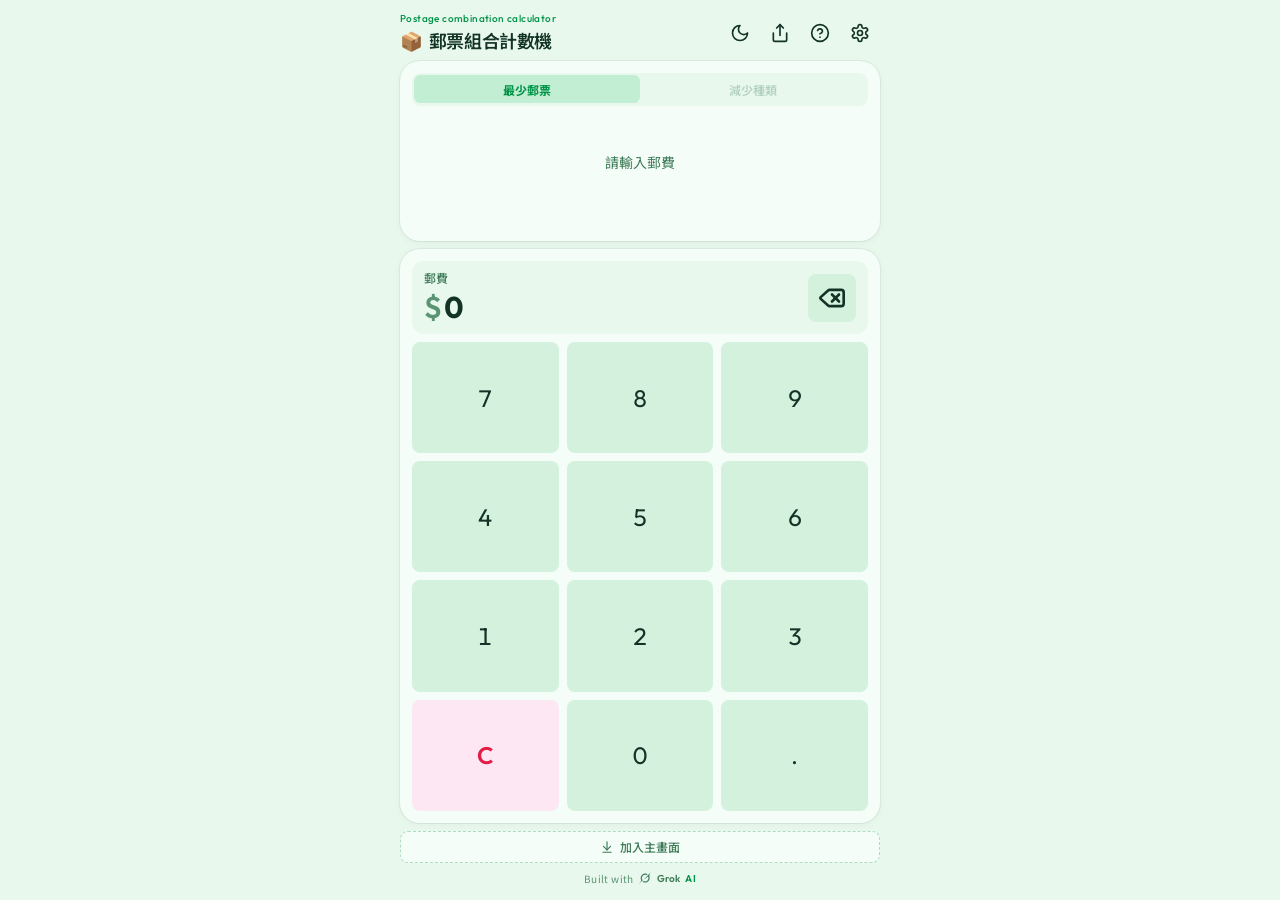
==== github-pages/index.html @ 039fcd60 "Export from Grok" ====
<!DOCTYPE html>
<html lang="zh-Hant-HK">
<head>
  <meta charset="utf-8" />
  <meta name="viewport" content="width=device-width, initial-scale=1, viewport-fit=cover, interactive-widget=resizes-content" />
  <meta name="theme-color" content="#009247" />
  <meta name="mobile-web-app-capable" content="yes" />
  <meta name="apple-mobile-web-app-capable" content="yes" />
  <meta name="apple-mobile-web-app-title" content="郵票計數機" />
  <meta name="apple-mobile-web-app-status-bar-style" content="default" />
  <title>郵票組合計數機</title>
  <script>try{if(localStorage.getItem("stamp-calc-theme")==="dark"){document.documentElement.classList.add("dark");document.documentElement.style.colorScheme="dark"}var s=JSON.parse(localStorage.getItem("stamp-calc-v2")||"{}");if(s.mode==="types")document.documentElement.classList.add("types")}catch(e){}
  window.addEventListener("beforeinstallprompt",function(e){e.preventDefault();window.__pwaDeferred=e;});
  if("serviceWorker"in navigator){navigator.serviceWorker.register(new URL("sw.js",document.baseURI).href).catch(function(){});}
  (function(){function editable(t){return t&&t.closest&&t.closest("input,textarea,[contenteditable=true]");}function block(e){if(!editable(e.target))e.preventDefault();}document.addEventListener("selectstart",block);document.addEventListener("copy",block);document.addEventListener("cut",block);document.addEventListener("contextmenu",block);})();</script>
  <link rel="manifest" href="manifest.webmanifest" />
  <link rel="apple-touch-icon" href="apple-touch-icon.png" />
  <link rel="icon" type="image/png" sizes="32x32" href="favicon-32.png" />
  <link rel="icon" type="image/png" sizes="192x192" href="icon-192.png" />
  <link rel="icon" type="image/svg+xml" href="favicon.svg" />
  <link rel="preconnect" href="https://fonts.googleapis.com" />
  <link rel="preconnect" href="https://fonts.gstatic.com" crossorigin />
  <link href="https://fonts.googleapis.com/css2?family=Noto+Sans+HK:wght@400;500;600;700&family=Outfit:wght@500;600;700&display=swap" rel="stylesheet" />
  <style>
    :root {
      --bg: #e8f8ed;
      --surface: #f4fdf7;
      --surface-2: #d4f1de;
      --ink: #123326;
      --muted: #3d7a57;
      --subtle: #5b9472;
      --primary: #009247;
      --primary-fg: #f4fdf7;
      --primary-soft: #c2efd3;
      --border: #addcbe;
      --shadow: 0 0 0 1px rgb(21 36 28 / 0.06), 0 1px 2px -1px rgb(21 36 28 / 0.06), 0 2px 8px rgb(21 36 28 / 0.04);
      --ease: cubic-bezier(0.22, 1, 0.36, 1);
      --sans: "Noto Sans HK", "PingFang HK", "Noto Sans TC", ui-sans-serif, system-ui, sans-serif;
      --display: "Outfit", "Noto Sans HK", "PingFang HK", ui-sans-serif, sans-serif;
    }
    html.dark {
      color-scheme: dark;
      --bg: #121a16;
      --surface: #1b2620;
      --surface-2: #25332c;
      --ink: #e8f0ea;
      --muted: #9aada2;
      --subtle: #7d9086;
      --primary: #5dca9a;
      --primary-fg: #102018;
      --primary-soft: #1e3a2e;
      --border: #33463c;
      --shadow: 0 0 0 1px rgb(232 240 234 / 0.08), 0 1px 2px -1px rgb(0 0 0 / 0.45), 0 2px 10px rgb(0 0 0 / 0.28);
    }
    html.types {
      --bg: #f4eef9;
      --surface: #fbf7fd;
      --surface-2: #ead9f6;
      --ink: #2b1740;
      --muted: #734d8f;
      --subtle: #8d68a6;
      --primary: #7c3aed;
      --primary-fg: #fbf7fd;
      --primary-soft: #e9d5ff;
      --border: #d3b6ea;
      --shadow: 0 0 0 1px rgb(43 23 64 / 0.06), 0 1px 2px -1px rgb(43 23 64 / 0.06), 0 2px 8px rgb(43 23 64 / 0.04);
    }
    html.dark.types {
      --bg: #16111c;
      --surface: #22182b;
      --surface-2: #32243f;
      --ink: #f3e9fb;
      --muted: #b89ac8;
      --subtle: #9678a8;
      --primary: #c4a0ff;
      --primary-fg: #1a1224;
      --primary-soft: #3a2750;
      --border: #4a3560;
      --shadow: 0 0 0 1px rgb(243 233 251 / 0.08), 0 1px 2px -1px rgb(0 0 0 / 0.45), 0 2px 10px rgb(0 0 0 / 0.28);
    }
    html.crisis {
      --bg: #f0e2df;
      --surface: #f7ebe9;
      --surface-2: #e8cfc9;
      --ink: #4a1815;
      --muted: #9a4a44;
      --subtle: #b06a64;
      --primary: #c62828;
      --primary-fg: #fff6f5;
      --primary-soft: #f3c8c3;
      --border: #d9ada7;
      --shadow: 0 0 0 1px rgb(90 24 20 / 0.08), 0 1px 2px -1px rgb(90 24 20 / 0.1), 0 2px 8px rgb(90 24 20 / 0.08);
    }
    html.dark.crisis {
      --bg: #1a1010;
      --surface: #261616;
      --surface-2: #351c1c;
      --ink: #f3d6d3;
      --muted: #c48b86;
      --subtle: #a56f6a;
      --primary: #ef6b68;
      --primary-fg: #2a1010;
      --primary-soft: #4a2220;
      --border: #5c3030;
      --shadow: 0 0 0 1px rgb(243 214 211 / 0.08), 0 1px 2px -1px rgb(0 0 0 / 0.5), 0 2px 10px rgb(0 0 0 / 0.35);
    }
    html.crisis body::before {
      content: ""; pointer-events: none; position: fixed; inset: 0; z-index: 5;
      background:
        repeating-linear-gradient(-18deg, transparent 0 13px, rgb(70 16 12 / 0.05) 13px 14px),
        radial-gradient(ellipse at 50% 115%, rgb(90 20 16 / 0.22), transparent 58%),
        radial-gradient(ellipse at 50% -15%, rgb(40 10 8 / 0.14), transparent 48%);
      mix-blend-mode: multiply;
    }
    html.dark.crisis body::before { mix-blend-mode: overlay; opacity: 0.65; }
    html.crisis .stamp-face { filter: grayscale(0.55) sepia(0.28) saturate(0.5); opacity: 0.7; }
    * { box-sizing: border-box; }
    html, body { margin: 0; height: 100svh; max-height: 100svh; background: var(--bg); color: var(--ink); font-family: var(--sans); accent-color: var(--primary); forced-color-adjust: none; -webkit-font-smoothing: antialiased; -webkit-user-select: none; user-select: none; -webkit-touch-callout: none; -webkit-tap-highlight-color: transparent; }
    input, textarea { -webkit-user-select: text; user-select: text; -webkit-touch-callout: default; }
    button, [role="button"] { cursor: pointer; font-family: inherit; }
    button:disabled { cursor: default; }
    a { color: inherit; text-decoration: none; }
    .wrap { width: min(32rem, 100%); height: 100svh; max-height: 100svh; margin: 0 auto; padding: 0.75rem 1rem max(0.75rem, env(safe-area-inset-bottom)); display: flex; flex-direction: column; gap: 0.5rem; overflow: hidden; isolation: isolate; }
    .wrap.settings, .wrap.about { overflow: hidden; padding-bottom: 0; }
    .page-body { flex: 1 1 0; min-height: 0; overflow: auto; padding-bottom: 2rem; -webkit-overflow-scrolling: touch; }
    .wrap.settings .top, .wrap.about .top { z-index: 10; background: var(--bg); }
    .wrap.about .top { background: color-mix(in oklab, var(--primary) 22%, var(--bg)); }
    .wrap.about { gap: 0.5rem; padding: 1rem 1.25rem 0; background: linear-gradient(180deg, color-mix(in oklab, var(--primary) 22%, var(--bg)) 0%, var(--bg) 42%); }
    .wrap.about .page-body { padding-bottom: 2.5rem; }
    .wrap.about .top { gap: 0.5rem; }
    .wrap.about .top h1 { margin: 0; }
    .custom-pad { margin-top: 1rem; }
    .custom-amount-row { display: flex; align-items: stretch; gap: 0.5rem; }
    .custom-amount { flex: 1 1 auto; min-width: 0; height: 2.75rem; display: flex; align-items: center; padding: 0 0.75rem; border-radius: 0.5rem; background: var(--bg); font-family: var(--display); font-size: 1.5rem; font-weight: 600; font-variant-numeric: tabular-nums; }
    .custom-amount .sym { margin-right: 0.2rem; color: var(--subtle); font-weight: 500; }
    .custom-back { flex: 0 0 auto; width: 2.75rem; height: 2.75rem; display: inline-flex; align-items: center; justify-content: center; border: 0; border-radius: 0.5rem; background: var(--bg); color: var(--ink); }
    .custom-back:hover { background: var(--border); }
    .custom-amount-row .btn.secondary { flex: 0 0 auto; height: 2.75rem; white-space: nowrap; }
    .mini-keys { margin-top: 0.5rem; display: grid; grid-template-columns: repeat(3, 1fr); gap: 0.5rem; }
    .mini-keys button { height: 2.75rem; border: 0; border-radius: 0.5rem; background: var(--bg); color: var(--ink); font-family: var(--display); font-size: 1.25rem; font-variant-numeric: tabular-nums; touch-action: manipulation; }
    .mini-keys button:hover { background: var(--border); }
    .mini-keys .clear { background: #fce7f3; color: #e11d48; font-weight: 600; }
    .mini-keys .clear:hover { background: #fbcfe8; }
    html.dark .mini-keys .clear { color: #f9a8d4; background: #4a2c36; }
    html.dark .mini-keys .clear:hover { background: #5c3844; }
    .top { display: flex; align-items: center; justify-content: space-between; gap: 0.75rem; flex-shrink: 0; }
    .top > h1 { flex: 1; margin: 0; }
    .brand { min-width: 0; }
    .card.roomy { padding: 1.25rem; }
    .amount-copy { flex: 1; min-width: 0; }
    .mark { margin: 0; font-family: var(--display); font-size: 0.625rem; font-weight: 500; letter-spacing: 0.04em; color: var(--primary); }
    h1 { margin: 0.125rem 0 0; display: flex; align-items: center; gap: 0.375rem; font-size: 1.125rem; font-weight: 600; letter-spacing: -0.02em; color: var(--ink); }
    h1 .title-pack { font-size: 1.15rem; line-height: 1; flex: 0 0 auto; }
    .icon-btn { flex: 0 0 auto; width: 2.5rem; height: 2.5rem; display: inline-flex; align-items: center; justify-content: center; border: 0; border-radius: 0.5rem; background: transparent; color: var(--ink); }
    .icon-btn:hover { background: var(--surface-2); }
    .icon-row { display: flex; align-items: center; flex: 0 0 auto; }
    .icon-sun { display: none; }
    html.dark .icon-sun { display: block; }
    html.dark .icon-moon { display: none; }
    .card { background: var(--surface); border-radius: 1.25rem; padding: 0.75rem; box-shadow: var(--shadow); }
    .combo { height: 6rem; display: flex; align-items: center; justify-content: flex-start; overflow: hidden; isolation: isolate; }
    .combo p { margin: 0; padding: 0 1rem; width: 100%; text-align: center; font-size: 0.875rem; color: var(--muted); }
    .miss-combo { display: flex; flex-direction: column; align-items: center; justify-content: center; gap: 0.15rem; padding: 0.1rem 0.5rem; width: 100%; }
    .miss-combo p { padding: 0; }
    .miss-combo .hint { font-size: 0.75rem; color: var(--subtle); }
    .miss-combo .go { margin-top: 0.3rem; height: 1.75rem; padding: 0 0.85rem; border: 0; border-radius: 999px; background: var(--primary); color: var(--primary-fg); font: inherit; font-size: 0.75rem; font-weight: 600; }
    .miss-combo .go:hover { opacity: 0.9; }
    .closed-combo { display: flex; flex-direction: column; align-items: center; justify-content: center; gap: 0.15rem; color: var(--primary); width: 100%; }
    .closed-combo svg { width: 2.5rem; height: 2.5rem; }
    .closed-combo p { padding: 0; color: var(--primary); font-weight: 700; }
    .closed-combo .sub { font-size: 0.75rem; font-weight: 600; }
    .closed-panel { display: none; flex: 1; min-height: 0; flex-direction: column; align-items: center; justify-content: center; gap: 0.25rem; text-align: center; padding: 0.5rem; }
    .closed-hand { width: 4rem; height: 4rem; margin: 0; color: var(--primary); display: block; }
    .closed-title { margin: 0; color: var(--primary); font-size: 1.125rem; font-weight: 700; }
    .closed-hint { margin: 0; color: var(--muted); font-size: 0.75rem; }
    .closed-go { margin-top: 0.5rem; height: 2.75rem; padding: 0 1.1rem; border: 0; border-radius: 0.5rem; background: var(--primary); color: var(--primary-fg); font: inherit; font-size: 0.875rem; font-weight: 600; }
    .closed-go:hover { opacity: 0.9; }
    .pad.locked .amount-row, .pad.locked .keys { display: none; }
    .pad.locked .closed-panel { display: flex; }
    .combo-stats { margin: 0.15rem 0 0; min-height: 1rem; padding: 0 0.25rem; text-align: left; font-size: 0.75rem; color: var(--muted); }
    .mode-switch { display: flex; margin: 0 0 0.5rem; padding: 0.15rem; border-radius: 0.55rem; background: var(--bg); isolation: isolate; forced-color-adjust: none; }
    .mode-switch button { flex: 1; height: 1.75rem; border: 0; border-radius: 0.4rem; background: transparent; color: var(--subtle); font: inherit; font-size: 0.75rem; font-weight: 500; opacity: 0.4; white-space: nowrap; -webkit-appearance: none; appearance: none; }
    .mode-switch button.mode-on { background: var(--primary-soft); color: var(--primary); font-weight: 700; opacity: 1; box-shadow: none; }
    .cluster { display: flex; align-items: center; justify-content: flex-start; gap: 0.25rem; width: max-content; flex-shrink: 0; padding: 0.25rem; transform-origin: left center; }
    .combo-block { flex-shrink: 0; }
    .pad { flex: 1 1 0; min-height: 0; display: flex; flex-direction: column; overflow: hidden; }
    .amount-row { display: flex; align-items: center; gap: 0.5rem; background: var(--bg); border-radius: 0.75rem; padding: 0.5rem 0.75rem; flex-shrink: 0; }
    .amount-row .label { margin: 0; font-size: 0.75rem; font-weight: 500; color: var(--muted); }
    .amount-row .value { margin: 0.125rem 0 0; font-family: var(--display); font-size: 1.875rem; font-weight: 600; font-variant-numeric: tabular-nums; letter-spacing: -0.02em; overflow: hidden; text-overflow: ellipsis; white-space: nowrap; }
    .amount-row .value span { margin-right: 0.25rem; color: var(--subtle); }
    .back-btn { width: 3rem; height: 3rem; display: inline-flex; align-items: center; justify-content: center; border: 0; border-radius: 0.5rem; background: var(--surface-2); color: var(--ink); flex: 0 0 auto; touch-action: manipulation; }
    .back-btn svg { width: 1.75rem; height: 1.75rem; display: block; }
    .back-btn:hover { background: var(--border); }
    .keys { margin-top: 0.5rem; display: grid; grid-template-columns: repeat(3, 1fr); grid-template-rows: repeat(4, minmax(0, 1fr)); gap: 0.5rem; flex: 1 1 auto; min-height: 0; }
    .keys button { height: 100%; min-height: 0; border: 0; border-radius: 0.5rem; background: var(--surface-2); color: var(--ink); font-family: var(--display); font-size: 1.5rem; font-variant-numeric: tabular-nums; touch-action: manipulation; }
    .keys button:hover { background: var(--border); }
    .keys .clear { background: #fce7f3; color: #e11d48; font-weight: 600; }
    .keys .clear:hover { background: #fbcfe8; }
    html.dark .keys .clear { color: #f9a8d4; background: #4a2c36; }
    html.dark .keys .clear:hover { background: #5c3844; }
    .keys button, .back-btn, .grid button, .mini-keys button, .custom-back { transform-origin: center; transition: transform 80ms cubic-bezier(0.22, 1, 0.36, 1), filter 80ms cubic-bezier(0.22, 1, 0.36, 1), background-color 150ms; }
    .keys button:active, .keys button.is-down, .back-btn:active, .back-btn.is-down, .grid button:active, .grid button.is-down, .mini-keys button:active, .mini-keys button.is-down, .custom-back:active, .custom-back.is-down { transform: scale(0.93); filter: brightness(0.96); }
    .keys button.is-press, .back-btn.is-press, .grid button.is-press, .mini-keys button.is-press, .custom-back.is-press { animation: tap-press-pop 180ms cubic-bezier(0.22, 1, 0.36, 1); }
    @keyframes tap-press-pop { from { transform: scale(0.93); } to { transform: scale(1); } }
    .head-row { display: flex; flex-wrap: nowrap; align-items: flex-start; justify-content: space-between; gap: 0.75rem; }
    .head-row > div { min-width: 0; flex: 1; }
    .head-row .btn { flex-shrink: 0; }
    h2 { margin: 0; font-size: 1.25rem; font-weight: 600; }
    .about-hero { display: block; text-align: center; overflow: visible; background: none; padding: 0; border-radius: 0; }
    .hero-stage { width: min(17.5rem, 100%); margin: 0 auto; }
    .hero-stage svg { width: 100%; height: auto; display: block; overflow: visible; }
    .about-hero h2 { margin-top: 0.75rem; font-size: 1.65rem; font-weight: 700; letter-spacing: -0.02em; }
    .about-kicker { display: flex; align-items: center; justify-content: center; gap: 0.6rem; margin: 0.625rem 0 0; font-family: var(--display); font-size: 0.625rem; font-weight: 600; letter-spacing: 0.14em; color: var(--primary); }
    .about-kicker i { display: block; width: 1.75rem; height: 1px; background: color-mix(in oklab, var(--primary) 45%, transparent); }
    .about-section { padding: 0; }
    .about-h { display: flex; align-items: center; gap: 0.625rem; margin: 0; font-size: 1.0625rem; font-weight: 700; letter-spacing: -0.01em; }
    .about-h::before { content: ""; width: 3px; height: 1rem; border-radius: 999px; background: var(--primary); flex-shrink: 0; }
    .about-copy { margin: 0.75rem 0 0; font-size: 0.9375rem; line-height: 1.85; color: var(--muted); }
    .about-logic { margin-top: 1rem; border-radius: 1rem; background: var(--surface); box-shadow: var(--shadow); overflow: hidden; }
    .logic-row { display: flex; align-items: flex-start; gap: 0.875rem; padding: 1.05rem 1rem; }
    .logic-row .emo { width: 2rem; flex-shrink: 0; text-align: center; font-size: 1.15rem; line-height: 1.75rem; }
    .logic-row .ttl { margin: 0; font-size: 0.95rem; font-weight: 600; line-height: 1.75rem; }
    .logic-row .ttl.stamps { color: #009247; }
    .logic-row .ttl.types { color: #7c3aed; }
    .logic-row p { margin: 0.25rem 0 0; font-size: 0.875rem; line-height: 1.75; color: var(--muted); }
    .logic-row + .logic-row { border-top: 1px solid color-mix(in oklab, var(--border) 80%, transparent); }
    .feat-list { margin: 1rem 0 0; padding: 0; list-style: none; display: flex; flex-direction: column; gap: 0.75rem; }
    .feat-list li { display: flex; align-items: flex-start; gap: 0.875rem; padding: 1rem; border-radius: 1rem; background: var(--surface); box-shadow: var(--shadow); border: 1px solid color-mix(in oklab, var(--border) 80%, transparent); }
    .feat-list .emo { width: 2rem; flex-shrink: 0; text-align: center; font-size: 1.25rem; line-height: 1.75rem; }
    .feat-list b { display: block; font-size: 0.95rem; line-height: 1.35; }
    .feat-list span { display: block; margin-top: 0.25rem; font-size: 0.875rem; line-height: 1.75; color: var(--muted); }
    .about-end { display: flex; flex-direction: column; align-items: center; gap: 0.85rem; padding: 0.5rem 0 1.5rem; text-align: center; }
    .about-powered a { display: inline-flex; align-items: center; gap: 0.55rem; padding: 0.35rem 0.6rem 0.35rem 0.35rem; border-radius: 999px; background: var(--surface); box-shadow: var(--shadow); color: var(--ink); text-decoration: none; }
    .about-powered .mark { width: 1.75rem; height: 1.75rem; display: inline-flex; align-items: center; justify-content: center; border-radius: 999px; background: color-mix(in oklab, var(--primary) 12%, var(--surface)); color: var(--primary); }
    .about-powered svg { width: 0.9rem; height: 0.9rem; }
    .about-powered .built { font-size: 0.625rem; font-weight: 600; letter-spacing: 0.16em; color: var(--subtle); }
    .about-powered .name { font-family: var(--display); font-size: 0.95rem; font-weight: 600; letter-spacing: -0.02em; }
    .about-powered .ai { display: inline-block; margin-left: 0.15rem; padding: 0.1rem 0.4rem; border-radius: 0.35rem; background: color-mix(in oklab, var(--primary) 12%, var(--surface)); color: var(--primary); font-family: var(--display); font-size: 0.625rem; font-weight: 700; letter-spacing: 0.06em; }
    .about-quote { margin: 0; max-width: 22rem; padding: 0 0.25rem; font-size: 0.875rem; line-height: 1.85; color: var(--subtle); font-style: normal; }
    .about-cta { display: flex; width: 100%; gap: 0.75rem; margin-top: 0.25rem; }
    .about-cta button, .about-cta a { flex: 1; height: 3rem; display: inline-flex; align-items: center; justify-content: center; gap: 0.4rem; border: 0; border-radius: 999px; font: inherit; font-size: 0.875rem; font-weight: 600; }
    .about-cta .share { background: var(--surface-2); color: var(--ink); }
    .about-cta .home { background: var(--primary); color: var(--primary-fg); }
    .hint { margin: 0.25rem 0 0; font-size: 0.875rem; color: var(--muted); }
    .actions { display: flex; gap: 0.5rem; }
    .btn { display: inline-flex; align-items: center; justify-content: center; gap: 0.5rem; height: 2.25rem; padding: 0 0.75rem; border: 1px solid var(--border); border-radius: 0.5rem; font-size: 0.875rem; font-weight: 500; background: var(--surface); color: var(--ink); box-shadow: var(--shadow); }
    .btn svg { width: 1rem; height: 1rem; flex-shrink: 0; }
    .btn:hover { background: var(--surface-2); }
    .btn.ghost { box-shadow: none; }
    .btn.secondary { height: 2.75rem; padding: 0 1rem; background: var(--surface-2); box-shadow: none; }
    .grid { margin-top: 1rem; display: grid; grid-template-columns: repeat(4, 1fr); gap: 0.5rem; }
    .grid button { border: 0; background: transparent; padding: 0; touch-action: manipulation; border-radius: 0.25rem; overflow: visible; position: relative; }
    #extra-grid { gap: 0.75rem; overflow: visible; }
    .grid { margin-top: 1rem; display: grid; grid-template-columns: repeat(4, 1fr); gap: 0.5rem; }
    .stamp { position: relative; width: 5rem; }
    .stamp.pad { padding: 0.9rem 0.9rem 0 0; }
    .grid .stamp { width: 100%; padding: 0; }
    .stamp-face {
      --stamp-hue: 152;
      --paper: oklch(0.93 0.09 var(--stamp-hue));
      --ink-s: oklch(0.36 0.13 var(--stamp-hue));
      --hole: var(--surface);
      --sparkle: 0deg;
      --pitch: 8px;
      --tooth: 2.35px;
      position: relative; isolation: isolate; display: flex; height: 4rem; align-items: center; justify-content: center;
      overflow: hidden; padding: 0 0.35rem; color: var(--ink-s); background: var(--paper); box-sizing: border-box;
      -webkit-mask-image:
        radial-gradient(circle at 50% 0, #0000 var(--tooth), #000 calc(var(--tooth) + 0.45px)),
        radial-gradient(circle at 50% 100%, #0000 var(--tooth), #000 calc(var(--tooth) + 0.45px)),
        radial-gradient(circle at 0 50%, #0000 var(--tooth), #000 calc(var(--tooth) + 0.45px)),
        radial-gradient(circle at 100% 50%, #0000 var(--tooth), #000 calc(var(--tooth) + 0.45px));
      -webkit-mask-size: var(--pitch) 100%, var(--pitch) 100%, 100% var(--pitch), 100% var(--pitch);
      -webkit-mask-position: 50% 0, 50% 0, 0 50%, 0 50%;
      -webkit-mask-repeat: repeat-x, repeat-x, repeat-y, repeat-y;
      -webkit-mask-composite: source-in, source-in, source-in;
      mask-image:
        radial-gradient(circle at 50% 0, #0000 var(--tooth), #000 calc(var(--tooth) + 0.45px)),
        radial-gradient(circle at 50% 100%, #0000 var(--tooth), #000 calc(var(--tooth) + 0.45px)),
        radial-gradient(circle at 0 50%, #0000 var(--tooth), #000 calc(var(--tooth) + 0.45px)),
        radial-gradient(circle at 100% 50%, #0000 var(--tooth), #000 calc(var(--tooth) + 0.45px));
      mask-size: var(--pitch) 100%, var(--pitch) 100%, 100% var(--pitch), 100% var(--pitch);
      mask-position: 50% 0, 50% 0, 0 50%, 0 50%;
      mask-repeat: repeat-x, repeat-x, repeat-y, repeat-y;
      mask-composite: intersect;
    }
    .stamp-face.sm { height: 3.5rem; padding: 0 0.2rem; }
    .stamp-face.xs { height: 2.5rem; padding: 0 0.15rem; }
    .stamp-face.xs span { font-size: 0.875rem; }
    .stamp.xs { width: 3.5rem; }
    .stock { display: none; width: 100%; padding: 0.5rem 0.75rem; border: 0; text-align: left; font: inherit; color: inherit; cursor: pointer; overflow-x: hidden; overflow-y: visible; flex-shrink: 0; }
    .stock.show { display: block; }
    .stock-row { display: flex; align-items: center; min-width: 0; height: 1.25rem; overflow: hidden; flex-shrink: 0; font-size: 0.875rem; font-weight: 500; line-height: 1.25rem; white-space: nowrap; }
    .stock-row + .stock-row { margin-top: 0.125rem; }
    .stock-row.oos { color: #dc2626; }
    .stock-row.custom { color: #2563eb; }
    html.dark .stock-row.oos { color: #f87171; }
    html.dark .stock-row.custom { color: #93c5fd; }
    .stock-label { flex: 0 0 auto; }
    .stock-marquee { flex: 1 1 auto; min-width: 0; height: 1.25rem; overflow: hidden; white-space: nowrap; line-height: 1.25rem; }
    .stock-marquee:has(.marquee-track) { -webkit-mask-image: linear-gradient(to right, #000 70%, transparent 100%); mask-image: linear-gradient(to right, #000 70%, transparent 100%); }
    .stock-marquee-inner { display: inline-flex; width: max-content; }
    .stock-marquee-inner span { flex-shrink: 0; }
    .marquee-track { animation: stock-marquee linear infinite; }
    @keyframes stock-marquee { from { transform: translateX(0); } to { transform: translateX(-50%); } }
    .stamp-face.off { opacity: 0.38; filter: grayscale(0.8); }
    .oos-tag {
      position: absolute; top: 0.2rem; right: -0.2rem; z-index: 12;
      padding: 0.18rem 0.4rem; border-radius: 0.2rem; background: #dc2626; color: #fff;
      font-family: var(--sans); font-size: 0.625rem; font-weight: 700; letter-spacing: 0.06em; line-height: 1;
      white-space: nowrap; transform: rotate(28deg); box-shadow: 0 1px 3px rgb(127 29 29 / 0.35); pointer-events: none;
    }
    .stamp.xs .oos-tag { top: 0.05rem; right: -0.25rem; font-size: 0.5rem; padding: 0.12rem 0.28rem; }
    .stamp-face[data-tone="0"] { --stamp-hue: 18; } .stamp-face[data-tone="1"] { --stamp-hue: 40; }
    .stamp-face[data-tone="2"] { --stamp-hue: 62; } .stamp-face[data-tone="3"] { --stamp-hue: 85; }
    .stamp-face[data-tone="4"] { --stamp-hue: 108; } .stamp-face[data-tone="5"] { --stamp-hue: 130; }
    .stamp-face[data-tone="6"] { --stamp-hue: 152; } .stamp-face[data-tone="7"] { --stamp-hue: 175; }
    .stamp-face[data-tone="8"] { --stamp-hue: 198; } .stamp-face[data-tone="9"] { --stamp-hue: 220; }
    .stamp-face[data-tone="10"] { --stamp-hue: 242; } .stamp-face[data-tone="11"] { --stamp-hue: 265; }
    .stamp-face[data-tone="12"] { --stamp-hue: 288; } .stamp-face[data-tone="13"] { --stamp-hue: 310; }
    .stamp-face[data-tone="14"] { --stamp-hue: 332; } .stamp-face[data-tone="15"] { --stamp-hue: 355; }
    .stamp-face.custom {
      --paper: oklch(0.88 0.13 var(--stamp-hue));
      color: #1d4ed8;
      background-color: var(--paper);
      background-image:
        linear-gradient(118deg, rgb(255 255 255 / 0.22) 0%, transparent 36%, rgb(255 255 255 / 0.08) 52%, transparent 78%, rgb(255 255 255 / 0.14) 100%),
        repeating-linear-gradient(118deg, oklch(0.9 0.12 var(--stamp-hue)) 0 12px, oklch(0.91 0.08 calc(var(--stamp-hue) + 48)) 12px 24px, oklch(0.89 0.1 calc(var(--stamp-hue) + 96)) 24px 36px, oklch(0.9 0.12 var(--stamp-hue)) 36px 48px);
    }
    .stamp-face.custom span {
      text-shadow: 0 0 5px #fff, 0 0 1px #fff;
    }
    .stamp-face span { position: relative; z-index: 1; font-family: var(--display); font-weight: 600; font-variant-numeric: tabular-nums; letter-spacing: -0.02em; line-height: 1; font-size: 1.25rem; }
    .stamp-face.sm span { font-size: 1.125rem; }
    .stamp-face::before { display: none; }
    .stamp-face::after {
      content: ""; position: absolute; inset: 6px; pointer-events: none;
      border: 1px solid color-mix(in oklab, var(--ink-s) 38%, transparent);
    }
    @property --stamp-hue { syntax: "<number>"; inherits: false; initial-value: 152; }
    @property --sparkle { syntax: "<angle>"; inherits: false; initial-value: 0deg; }
    html.dark .stamp-face {
      --paper: oklch(0.42 0.09 var(--stamp-hue));
      --ink-s: oklch(0.9 0.08 var(--stamp-hue));
    }
    html.dark .stamp-face.custom {
      --paper: oklch(0.38 0.11 var(--stamp-hue));
      color: #93c5fd;
      background-image:
        linear-gradient(118deg, rgb(255 255 255 / 0.1) 0%, transparent 36%, rgb(255 255 255 / 0.05) 52%, transparent 78%, rgb(255 255 255 / 0.08) 100%),
        repeating-linear-gradient(118deg, oklch(0.4 0.1 var(--stamp-hue)) 0 12px, oklch(0.42 0.07 calc(var(--stamp-hue) + 48)) 12px 24px, oklch(0.38 0.09 calc(var(--stamp-hue) + 96)) 24px 36px, oklch(0.4 0.1 var(--stamp-hue)) 36px 48px);
    }
    html.dark .stamp-face.custom span {
      text-shadow: 0 0 5px rgb(15 23 42 / 0.7), 0 0 1px rgb(15 23 42 / 0.5);
    }
    .stamp-face.custom::after {
      inset: 6px; border: 0; padding: 1px;
      background: conic-gradient(from var(--sparkle), #ff2d2d, #ff8a00, #ffd400, #3dff6e, #00d4ff, #4d6bff, #b44dff, #ff2d8a, #ff2d2d);
      box-shadow: none; mix-blend-mode: normal;
      -webkit-mask: linear-gradient(#fff 0 0) content-box, linear-gradient(#fff 0 0);
      -webkit-mask-composite: xor;
      mask: linear-gradient(#fff 0 0) content-box, linear-gradient(#fff 0 0);
      mask-composite: exclude;
      animation: stamp-rim-spin 1.15s linear infinite;
    }
    @keyframes stamp-rim-spin { to { --sparkle: 360deg; } }
    @keyframes stamp-holo-beam { from { background-position: 130% 0, 0 0; } to { background-position: -50% 0, 0 0; } }
    @keyframes stamp-holo-glow {
      from { box-shadow: 0 0 5px oklch(0.76 0.08 var(--stamp-hue) / 0.28); }
      to { box-shadow: 0 0 10px oklch(0.8 0.11 var(--stamp-hue) / 0.45); }
    }
    .badge {
      position: absolute; top: 0; right: 0; z-index: 2; min-width: 1.75rem; height: 1.75rem; padding: 0 0.375rem;
      display: flex; align-items: center; justify-content: center; border-radius: 999px; background: var(--primary); color: var(--primary-fg);
      font-family: var(--display); font-size: 0.75rem; font-weight: 600; font-variant-numeric: tabular-nums;
    }
    .badge.remove {
      top: -0.5rem; right: -0.5rem; left: auto;
      width: 1.15rem; min-width: 1.15rem; height: 1.15rem; padding: 0;
      background: #dc2626; color: #fff; font-size: 0.85rem; line-height: 1; font-weight: 700;
      box-shadow: 0 0 0 2px var(--surface);
    }
    .toast-host { pointer-events: none; position: fixed; inset: 1rem 1rem auto; z-index: 20; display: flex; justify-content: center; opacity: 0; transform: translateY(-0.5rem); transition: opacity 250ms var(--ease), transform 250ms var(--ease); }
    .toast-host.show { opacity: 1; transform: none; }
    .toast { display: flex; align-items: center; gap: 0.75rem; width: min(24rem, 100%); border-radius: 1rem; background: #fca5a5; color: #7f1d1d; padding: 0.9rem 1.25rem; box-shadow: var(--shadow); }
    .toast .bang { flex-shrink: 0; width: 1.5rem; height: 1.5rem; }
    .toast .msg { margin: 0; font-size: 1.125rem; font-weight: 600; }
    .hidden, [hidden] { display: none !important; }
    .install-btn { display: none; height: 2rem; border: 1px dashed var(--border); border-radius: 0.5rem; background: var(--surface); color: var(--muted); font: inherit; font-size: 0.75rem; font-weight: 500; box-shadow: none; align-items: center; justify-content: center; gap: 0.35rem; flex: 0 0 auto; }
    .install-btn.show { display: flex; }
    .install-btn:hover { background: var(--bg); color: var(--ink); }
    .install-btn:disabled { opacity: 0.7; }
    .credit { display: flex; align-items: center; justify-content: center; flex: 0 0 auto; padding-bottom: 0.15rem; }
    .credit a { display: inline-flex; align-items: center; gap: 0.35rem; color: var(--subtle); text-decoration: none; font-size: 0.625rem; letter-spacing: 0.04em; }
    .credit a:hover { color: var(--muted); }
    .credit svg { width: 0.75rem; height: 0.75rem; color: var(--muted); flex-shrink: 0; }
    .credit .grok { font-family: var(--display); font-weight: 600; letter-spacing: 0; color: var(--muted); }
    .credit .ai { font-family: var(--display); font-weight: 600; letter-spacing: 0.04em; color: var(--primary); }
    .install-sheet { pointer-events: none; position: fixed; inset: 1rem 1rem auto; z-index: 21; display: none; justify-content: center; }
    .install-sheet.show { display: flex; pointer-events: auto; }
    .install-card { position: relative; width: min(24rem, 100%); border-radius: 1rem; background: var(--surface); color: var(--ink); padding: 1rem 1.25rem; box-shadow: var(--shadow); }
    .install-card h3 { margin: 0 1.5rem 0 0; font-size: 1rem; font-weight: 600; }
    .install-card ol { margin: 0.5rem 0 0; padding-left: 1.25rem; font-size: 0.875rem; color: var(--muted); }
    .install-card li { margin: 0.25rem 0; }
    .install-close { position: absolute; top: 0.4rem; right: 0.4rem; width: 2rem; height: 2rem; border: 0; border-radius: 0.5rem; background: transparent; color: var(--muted); }
    @media (prefers-reduced-motion: reduce) {
      .stamp-face.custom, .stamp-face.custom::after { animation: none; }
      .toast-host { transition: none; }
      .marquee-track { animation: none; }
      .keys button, .back-btn, .grid button, .mini-keys button, .custom-back, .keys button:active, .keys button.is-down, .keys button.is-press, .back-btn:active, .back-btn.is-down, .back-btn.is-press, .grid button:active, .grid button.is-down, .grid button.is-press, .mini-keys button:active, .mini-keys button.is-down, .mini-keys button.is-press, .custom-back:active, .custom-back.is-down, .custom-back.is-press { transform: none !important; filter: none !important; animation: none !important; transition: none !important; }
    }
  </style>
</head>
<body>
  <main id="home" class="wrap">
    <header class="top">
      <div class="brand">
        <p class="mark">Postage combination calculator</p>
        <h1>
          <span class="title-pack" aria-hidden="true">📦</span>
          郵票組合計數機
        </h1>
      </div>
      <nav class="icon-row" aria-label="頁面">
        <button type="button" class="icon-btn" id="theme-btn" aria-label="切換至深色">
          <svg class="icon-moon" width="20" height="20" viewBox="0 0 24 24" fill="none" stroke="currentColor" stroke-width="2" stroke-linecap="round" stroke-linejoin="round" aria-hidden="true"><path d="M12 3a6 6 0 0 0 9 9 9 9 0 1 1-9-9Z"/></svg>
          <svg class="icon-sun" width="20" height="20" viewBox="0 0 24 24" fill="none" stroke="currentColor" stroke-width="2" stroke-linecap="round" stroke-linejoin="round" aria-hidden="true"><circle cx="12" cy="12" r="4"/><path d="M12 2v2"/><path d="M12 20v2"/><path d="m4.93 4.93 1.41 1.41"/><path d="m17.66 17.66 1.41 1.41"/><path d="M2 12h2"/><path d="M20 12h2"/><path d="m6.34 17.66-1.41 1.41"/><path d="m19.07 4.93-1.41 1.41"/></svg>
        </button>
        <button type="button" class="icon-btn" data-share aria-label="分享程式">
          <svg width="20" height="20" viewBox="0 0 24 24" fill="none" stroke="currentColor" stroke-width="2" stroke-linecap="round" stroke-linejoin="round" aria-hidden="true"><path d="M4 12v8a2 2 0 0 0 2 2h12a2 2 0 0 0 2-2v-8"/><polyline points="16 6 12 2 8 6"/><line x1="12" x2="12" y1="2" y2="15"/></svg>
        </button>
        <button type="button" class="icon-btn" data-go="about" aria-label="關於">
          <svg width="20" height="20" viewBox="0 0 24 24" fill="none" stroke="currentColor" stroke-width="2" stroke-linecap="round" stroke-linejoin="round" aria-hidden="true"><circle cx="12" cy="12" r="10"/><path d="M9.09 9a3 3 0 0 1 5.83 1c0 2-3 3-3 3"/><path d="M12 17h.01"/></svg>
        </button>
        <button type="button" class="icon-btn" data-go="settings" aria-label="設定">
          <svg width="20" height="20" viewBox="0 0 24 24" fill="none" stroke="currentColor" stroke-width="2" stroke-linecap="round" stroke-linejoin="round"><path d="M12.22 2h-.44a2 2 0 0 0-2 2v.18a2 2 0 0 1-1 1.73l-.43.25a2 2 0 0 1-2 0l-.15-.08a2 2 0 0 0-2.73.73l-.22.38a2 2 0 0 0 .73 2.73l.15.1a2 2 0 0 1 1 1.72v.51a2 2 0 0 1-1 1.74l-.15.09a2 2 0 0 0-.73 2.73l.22.38a2 2 0 0 0 2.73.73l.15-.08a2 2 0 0 1 2 0l.43.25a2 2 0 0 1 1 1.73V20a2 2 0 0 0 2 2h.44a2 2 0 0 0 2-2v-.18a2 2 0 0 1 1-1.73l.43-.25a2 2 0 0 1 2 0l.15.08a2 2 0 0 0 2.73-.73l.22-.39a2 2 0 0 0-.73-2.73l-.15-.08a2 2 0 0 1-1-1.74v-.5a2 2 0 0 1 1-1.74l.15-.09a2 2 0 0 0 .73-2.73l-.22-.38a2 2 0 0 0-2.73-.73l-.15.08a2 2 0 0 1-2 0l-.43-.25a2 2 0 0 1-1-1.73V4a2 2 0 0 0-2-2z"/><circle cx="12" cy="12" r="3"/></svg>
        </button>
      </nav>
    </header>
    <section class="combo-block" aria-label="郵票組合">
      <section class="card" aria-live="polite">
        <div class="mode-switch" role="group" aria-label="組合邏輯，現正最少郵票">
          <button type="button" class="mode-on" data-mode="stamps">最少郵票</button>
          <button type="button" data-mode="types">減少種類</button>
        </div>
        <div id="combo" class="combo"></div>
        <p id="combo-stats" class="combo-stats">&nbsp;</p>
      </section>
    </section>
    <button type="button" id="stock" class="card stock" data-go="settings" aria-label="設定郵票面值">
      <div id="stock-cluster"></div>
    </button>
    <section class="card pad" id="pad" aria-label="郵費鍵盤">
      <div class="amount-row">
        <div class="amount-copy">
          <p class="label">郵費</p>
          <p class="value"><span>$</span><b id="amount">0</b></p>
        </div>
        <button type="button" class="back-btn" data-key="back" aria-label="刪除一位">
          <svg viewBox="0 0 24 24" fill="none" stroke="currentColor" stroke-width="2.25" stroke-linecap="round" stroke-linejoin="round" aria-hidden="true">
            <path d="M10 5a2 2 0 0 0-1.344.519l-6.328 5.74a1 1 0 0 0 0 1.481l6.328 5.741A2 2 0 0 0 10 19h10a2 2 0 0 0 2-2V7a2 2 0 0 0-2-2z"/>
            <path d="m12 9 6 6"/>
            <path d="m18 9-6 6"/>
          </svg>
        </button>
      </div>
      <div class="keys" role="group" aria-label="數字鍵盤">
        <button type="button" data-key="7">7</button>
        <button type="button" data-key="8">8</button>
        <button type="button" data-key="9">9</button>
        <button type="button" data-key="4">4</button>
        <button type="button" data-key="5">5</button>
        <button type="button" data-key="6">6</button>
        <button type="button" data-key="1">1</button>
        <button type="button" data-key="2">2</button>
        <button type="button" data-key="3">3</button>
        <button type="button" class="clear" data-key="C">C</button>
        <button type="button" data-key="0">0</button>
        <button type="button" data-key=".">.</button>
      </div>
      <div id="closed-panel" class="closed-panel">
        <svg class="closed-hand" viewBox="0 0 24 24" fill="none" stroke="currentColor" stroke-width="2" stroke-linecap="round" stroke-linejoin="round" aria-hidden="true">
          <path d="M18 11V6a2 2 0 0 0-2-2 2 2 0 0 0-2 2"/>
          <path d="M14 10V4a2 2 0 0 0-2-2 2 2 0 0 0-2 2v2"/>
          <path d="M10 10.5V6a2 2 0 0 0-2-2 2 2 0 0 0-2 2v8"/>
          <path d="M18 8a2 2 0 1 1 4 0v6a8 8 0 0 1-8 8h-2c-2.8 0-4.5-.86-5.99-2.34l-3.6-3.6a2 2 0 0 1 2.83-2.82L7 15"/>
        </svg>
        <p class="closed-title">鍵盤已停用</p>
        <p class="closed-hint">請到設定檢查庫存</p>
        <button type="button" class="closed-go" data-go="settings">前往設定</button>
      </div>
    </section>
    <button type="button" id="install-btn" class="install-btn">
      <svg width="14" height="14" viewBox="0 0 24 24" fill="none" stroke="currentColor" stroke-width="2" stroke-linecap="round" stroke-linejoin="round" aria-hidden="true"><path d="M12 17V3"/><path d="m6 11 6 6 6-6"/><path d="M19 21H5"/></svg>
      加入主畫面
    </button>
    <footer class="credit">
      <a href="https://grok.com" target="_blank" rel="noreferrer">
        <span>Built with</span>
        <svg viewBox="0 0 12 11.5714" aria-hidden="true">
          <path fill="currentColor" d="M4.63453 7.42767L8.62395 4.46607C8.81953 4.32088 9.09907 4.37752 9.19225 4.60303C9.68274 5.79241 9.46361 7.22172 8.48776 8.20308C7.5119 9.18444 6.15411 9.39966 4.91305 8.9095L3.5573 9.54074C5.50184 10.8774 7.86313 10.5468 9.33868 9.0619C10.5091 7.88488 10.8716 6.28051 10.5326 4.8337L10.5357 4.83679C10.0442 2.71136 10.6565 1.86181 11.9109 0.124601C11.9406 0.0834107 11.9703 0.0422202 12 0L10.3493 1.65998V1.65483L4.6335 7.4287"/>
          <path fill="currentColor" d="M3.81125 8.14747C2.41556 6.80672 2.6562 4.73175 3.84709 3.53517C4.72771 2.64958 6.17049 2.28813 7.42999 2.81949L8.78266 2.19133C8.53895 2.01421 8.22664 1.82371 7.86825 1.68984C6.24832 1.01946 4.3089 1.35311 2.99206 2.67635C1.7254 3.95016 1.32708 5.90877 2.01109 7.58007C2.52206 8.82917 1.68444 9.71271 0.840686 10.6045C0.541684 10.9206 0.241659 11.2368 0 11.5714L3.81022 8.1485"/>
        </svg>
        <span class="grok">Grok</span>
        <span class="ai">AI</span>
      </a>
    </footer>
  </main>

  <main id="settings" class="wrap settings hidden" hidden aria-hidden="true">
    <header class="top">
      <button type="button" class="icon-btn" data-go="home" aria-label="返回計數機">
        <svg width="20" height="20" viewBox="0 0 24 24" fill="none" stroke="currentColor" stroke-width="2" stroke-linecap="round" stroke-linejoin="round"><path d="m12 19-7-7 7-7"/><path d="M19 12H5"/></svg>
      </button>
      <h1>設定</h1>
    </header>
    <div class="page-body">
    <section class="card roomy">
      <div class="head-row">
        <div>
          <h2>通用郵票庫存</h2>
          <p class="hint">點擊以切換庫存狀態</p>
        </div>
        <button type="button" class="btn" id="reset">
          <svg viewBox="0 0 24 24" fill="none" stroke="currentColor" stroke-width="2" stroke-linecap="round" stroke-linejoin="round" aria-hidden="true"><path d="M3 12a9 9 0 1 0 9-9 9.75 9.75 0 0 0-6.74 2.74L3 8"/><path d="M3 3v5h5"/></svg>
          重設
        </button>
      </div>
      <div id="denom-grid" class="grid"></div>
    </section>
    <section class="card roomy">
      <div class="head-row">
        <div>
          <h2>自訂面值</h2>
          <p class="hint">加入自訂面值郵票或特別郵票</p>
        </div>
        <button type="button" class="btn" id="reset-extras">
          <svg viewBox="0 0 24 24" fill="none" stroke="currentColor" stroke-width="2" stroke-linecap="round" stroke-linejoin="round" aria-hidden="true"><path d="M3 12a9 9 0 1 0 9-9 9.75 9.75 0 0 0-6.74 2.74L3 8"/><path d="M3 3v5h5"/></svg>
          重設
        </button>
      </div>
      <div class="custom-pad">
        <div class="custom-amount-row">
          <div class="custom-amount" aria-live="polite"><span class="sym">$</span><span id="custom-amount">0</span></div>
          <button type="button" class="custom-back" data-custom-key="back" aria-label="刪除一位">
            <svg viewBox="0 0 24 24" fill="none" stroke="currentColor" stroke-width="2.25" stroke-linecap="round" stroke-linejoin="round" aria-hidden="true">
              <path d="M10 5a2 2 0 0 0-1.344.519l-6.328 5.74a1 1 0 0 0 0 1.481l6.328 5.741A2 2 0 0 0 10 19h10a2 2 0 0 0 2-2V7a2 2 0 0 0-2-2z"/>
              <path d="m12 9 6 6"/>
              <path d="m18 9-6 6"/>
            </svg>
          </button>
          <button type="button" class="btn secondary" data-add-custom>
            <svg viewBox="0 0 24 24" fill="none" stroke="currentColor" stroke-width="2" stroke-linecap="round" stroke-linejoin="round" aria-hidden="true"><path d="M5 12h14"/><path d="M12 5v14"/></svg>
            加入
          </button>
        </div>
        <div class="mini-keys">
          <button type="button" data-custom-key="7">7</button>
          <button type="button" data-custom-key="8">8</button>
          <button type="button" data-custom-key="9">9</button>
          <button type="button" data-custom-key="4">4</button>
          <button type="button" data-custom-key="5">5</button>
          <button type="button" data-custom-key="6">6</button>
          <button type="button" data-custom-key="1">1</button>
          <button type="button" data-custom-key="2">2</button>
          <button type="button" data-custom-key="3">3</button>
          <button type="button" class="clear" data-custom-key="C">C</button>
          <button type="button" data-custom-key="0">0</button>
          <button type="button" data-custom-key=".">.</button>
        </div>
      </div>
      <div id="extra-grid" class="grid"></div>
    </section>
    </div>
  </main>

  <main id="about" class="wrap about hidden" hidden aria-hidden="true">
    <header class="top">
      <button type="button" class="icon-btn" data-go="home" aria-label="返回計數機">
        <svg width="20" height="20" viewBox="0 0 24 24" fill="none" stroke="currentColor" stroke-width="2" stroke-linecap="round" stroke-linejoin="round"><path d="m12 19-7-7 7-7"/><path d="M19 12H5"/></svg>
      </button>
      <h1>關於</h1>
    </header>
    <div class="page-body">
    <section class="about-hero">
      <div class="hero-stage" aria-hidden="true">
        <svg viewBox="0 0 260 200">
          <defs>
            <linearGradient id="hero-coin" x1="0.2" y1="0" x2="0.85" y2="1">
              <stop offset="0%" stop-color="#fff4c2"/><stop offset="38%" stop-color="#f0c64a"/><stop offset="100%" stop-color="#c48416"/>
            </linearGradient>
            <radialGradient id="hero-coin-inner" cx="0.42" cy="0.38" r="0.7">
              <stop offset="0%" stop-color="#fff1a8"/><stop offset="70%" stop-color="#e8b031"/><stop offset="100%" stop-color="#c07a12"/>
            </radialGradient>
            <linearGradient id="hero-env" x1="0" y1="0" x2="0" y2="1">
              <stop offset="0%" stop-color="#ffffff"/><stop offset="100%" stop-color="#e7f3fb"/>
            </linearGradient>
            <linearGradient id="hero-flap" x1="0" y1="0" x2="0" y2="1">
              <stop offset="0%" stop-color="#f4faff"/><stop offset="100%" stop-color="#d5eaf7"/>
            </linearGradient>
            <filter id="hero-soft" x="-20%" y="-20%" width="140%" height="140%">
              <feDropShadow dx="0" dy="2.2" stdDeviation="2.2" flood-color="#1a3344" flood-opacity="0.2"/>
            </filter>
            <filter id="hero-coin-soft" x="-25%" y="-25%" width="150%" height="150%">
              <feDropShadow dx="0" dy="3" stdDeviation="2.6" flood-color="#8a5a00" flood-opacity="0.35"/>
            </filter>
            <mask id="hero-perf">
              <rect width="52" height="70" fill="#fff"/>
              <circle cx="3.4" cy="0" r="2.35" fill="#000"/><circle cx="3.4" cy="70" r="2.35" fill="#000"/><circle cx="10.0" cy="0" r="2.35" fill="#000"/><circle cx="10.0" cy="70" r="2.35" fill="#000"/><circle cx="16.6" cy="0" r="2.35" fill="#000"/><circle cx="16.6" cy="70" r="2.35" fill="#000"/><circle cx="23.2" cy="0" r="2.35" fill="#000"/><circle cx="23.2" cy="70" r="2.35" fill="#000"/><circle cx="29.8" cy="0" r="2.35" fill="#000"/><circle cx="29.8" cy="70" r="2.35" fill="#000"/><circle cx="36.4" cy="0" r="2.35" fill="#000"/><circle cx="36.4" cy="70" r="2.35" fill="#000"/><circle cx="43.0" cy="0" r="2.35" fill="#000"/><circle cx="43.0" cy="70" r="2.35" fill="#000"/><circle cx="49.6" cy="0" r="2.35" fill="#000"/><circle cx="49.6" cy="70" r="2.35" fill="#000"/><circle cx="0" cy="10.0" r="2.35" fill="#000"/><circle cx="52" cy="10.0" r="2.35" fill="#000"/><circle cx="0" cy="16.5" r="2.35" fill="#000"/><circle cx="52" cy="16.5" r="2.35" fill="#000"/><circle cx="0" cy="23.0" r="2.35" fill="#000"/><circle cx="52" cy="23.0" r="2.35" fill="#000"/><circle cx="0" cy="29.5" r="2.35" fill="#000"/><circle cx="52" cy="29.5" r="2.35" fill="#000"/><circle cx="0" cy="36.0" r="2.35" fill="#000"/><circle cx="52" cy="36.0" r="2.35" fill="#000"/><circle cx="0" cy="42.5" r="2.35" fill="#000"/><circle cx="52" cy="42.5" r="2.35" fill="#000"/><circle cx="0" cy="49.0" r="2.35" fill="#000"/><circle cx="52" cy="49.0" r="2.35" fill="#000"/><circle cx="0" cy="55.5" r="2.35" fill="#000"/><circle cx="52" cy="55.5" r="2.35" fill="#000"/><circle cx="0" cy="62.0" r="2.35" fill="#000"/><circle cx="52" cy="62.0" r="2.35" fill="#000"/>
            </mask>
          </defs>
          <path d="M28 22 L32 32 L22 28 Z" fill="#f5c542"/>
          <path d="M228 44 L234 50 L224 52 Z" fill="#f6d36a"/>
          <path d="M24 168 L30 172 L22 176 Z" fill="#e8b84a"/>
          <g transform="translate(6 92) rotate(-16 26 35)" filter="url(#hero-soft)">
            <svg width="52" height="70" overflow="visible">
              <g mask="url(#hero-perf)">
                <rect width="52" height="70" fill="#d7f0c6"/>
                <rect x="7" y="8" width="38" height="54" rx="1.4" fill="none" stroke="#2f6b28" stroke-width="1.15" opacity="0.55"/>
                <g transform="translate(26 26)" fill="#2f6b28" opacity="0.78">
                  <ellipse cx="0" cy="-5.4" rx="3.1" ry="5.6"/><ellipse cx="0" cy="-5.4" rx="3.1" ry="5.6" transform="rotate(72)"/><ellipse cx="0" cy="-5.4" rx="3.1" ry="5.6" transform="rotate(144)"/><ellipse cx="0" cy="-5.4" rx="3.1" ry="5.6" transform="rotate(216)"/><ellipse cx="0" cy="-5.4" rx="3.1" ry="5.6" transform="rotate(288)"/><circle r="2.1"/>
                </g>
                <text x="26" y="58" text-anchor="middle" font-size="12.5" font-weight="700" fill="#2f6b28" font-family="Outfit, 'Noto Sans HK', sans-serif">$2</text>
              </g>
            </svg>
          </g>
          <g transform="translate(168 22) rotate(10 26 35)" filter="url(#hero-soft)">
            <svg width="52" height="70" overflow="visible">
              <g mask="url(#hero-perf)">
                <rect width="52" height="70" fill="#f3d4ea"/>
                <rect x="7" y="8" width="38" height="54" rx="1.4" fill="none" stroke="#8a3060" stroke-width="1.15" opacity="0.55"/>
                <g transform="translate(26 26)" fill="#8a3060" opacity="0.78">
                  <ellipse cx="0" cy="-5.4" rx="3.1" ry="5.6"/><ellipse cx="0" cy="-5.4" rx="3.1" ry="5.6" transform="rotate(72)"/><ellipse cx="0" cy="-5.4" rx="3.1" ry="5.6" transform="rotate(144)"/><ellipse cx="0" cy="-5.4" rx="3.1" ry="5.6" transform="rotate(216)"/><ellipse cx="0" cy="-5.4" rx="3.1" ry="5.6" transform="rotate(288)"/><circle r="2.1"/>
                </g>
                <text x="26" y="58" text-anchor="middle" font-size="12.5" font-weight="700" fill="#8a3060" font-family="Outfit, 'Noto Sans HK', sans-serif">$10</text>
              </g>
            </svg>
          </g>
          <g transform="translate(198 78) rotate(18 26 35)" filter="url(#hero-soft)">
            <svg width="52" height="70" overflow="visible">
              <g mask="url(#hero-perf)">
                <rect width="52" height="70" fill="#ddd0f8"/>
                <rect x="7" y="8" width="38" height="54" rx="1.4" fill="none" stroke="#5a348f" stroke-width="1.15" opacity="0.55"/>
                <g transform="translate(26 26)" fill="#5a348f" opacity="0.78">
                  <ellipse cx="0" cy="-5.4" rx="3.1" ry="5.6"/><ellipse cx="0" cy="-5.4" rx="3.1" ry="5.6" transform="rotate(72)"/><ellipse cx="0" cy="-5.4" rx="3.1" ry="5.6" transform="rotate(144)"/><ellipse cx="0" cy="-5.4" rx="3.1" ry="5.6" transform="rotate(216)"/><ellipse cx="0" cy="-5.4" rx="3.1" ry="5.6" transform="rotate(288)"/><circle r="2.1"/>
                </g>
                <text x="26" y="58" text-anchor="middle" font-size="12.5" font-weight="700" fill="#5a348f" font-family="Outfit, 'Noto Sans HK', sans-serif">$5.5</text>
              </g>
            </svg>
          </g>
          <g filter="url(#hero-soft)">
            <path d="M62 86 L130 48 L198 86" fill="url(#hero-flap)" stroke="#5a9fd4" stroke-width="2.6" stroke-linejoin="round"/>
            <rect x="62" y="84" width="136" height="72" rx="5" fill="url(#hero-env)" stroke="#5a9fd4" stroke-width="2.6"/>
            <path d="M64 86 L130 128 L196 86" fill="none" stroke="#9cc5e0" stroke-width="1.7"/>
            <path d="M62 86 L62 156" stroke="#e85d4c" stroke-width="3.2"/>
            <path d="M198 86 L198 156" stroke="#3b82c4" stroke-width="3.2"/>
            <path d="M66 86 H92" stroke="#e85d4c" stroke-width="3" stroke-linecap="round"/>
            <path d="M96 86 H118" stroke="#3b82c4" stroke-width="3" stroke-linecap="round"/>
            <path d="M142 86 H164" stroke="#3b82c4" stroke-width="3" stroke-linecap="round"/>
            <path d="M168 86 H192" stroke="#e85d4c" stroke-width="3" stroke-linecap="round"/>
            <path d="M66 156 H92" stroke="#e85d4c" stroke-width="3" stroke-linecap="round"/>
            <path d="M96 156 H118" stroke="#3b82c4" stroke-width="3" stroke-linecap="round"/>
            <path d="M142 156 H164" stroke="#3b82c4" stroke-width="3" stroke-linecap="round"/>
            <path d="M168 156 H192" stroke="#e85d4c" stroke-width="3" stroke-linecap="round"/>
          </g>
          <g transform="translate(130 132)" filter="url(#hero-coin-soft)">
            <rect x="-1.15" y="-36.5" width="2.3" height="4.2" rx="0.6" fill="#d9a01c" transform="rotate(0)"/><rect x="-1.15" y="-36.5" width="2.3" height="4.2" rx="0.6" fill="#d9a01c" transform="rotate(12.86)"/><rect x="-1.15" y="-36.5" width="2.3" height="4.2" rx="0.6" fill="#d9a01c" transform="rotate(25.71)"/><rect x="-1.15" y="-36.5" width="2.3" height="4.2" rx="0.6" fill="#d9a01c" transform="rotate(38.57)"/><rect x="-1.15" y="-36.5" width="2.3" height="4.2" rx="0.6" fill="#d9a01c" transform="rotate(51.43)"/><rect x="-1.15" y="-36.5" width="2.3" height="4.2" rx="0.6" fill="#d9a01c" transform="rotate(64.29)"/><rect x="-1.15" y="-36.5" width="2.3" height="4.2" rx="0.6" fill="#d9a01c" transform="rotate(77.14)"/><rect x="-1.15" y="-36.5" width="2.3" height="4.2" rx="0.6" fill="#d9a01c" transform="rotate(90)"/><rect x="-1.15" y="-36.5" width="2.3" height="4.2" rx="0.6" fill="#d9a01c" transform="rotate(102.86)"/><rect x="-1.15" y="-36.5" width="2.3" height="4.2" rx="0.6" fill="#d9a01c" transform="rotate(115.71)"/><rect x="-1.15" y="-36.5" width="2.3" height="4.2" rx="0.6" fill="#d9a01c" transform="rotate(128.57)"/><rect x="-1.15" y="-36.5" width="2.3" height="4.2" rx="0.6" fill="#d9a01c" transform="rotate(141.43)"/><rect x="-1.15" y="-36.5" width="2.3" height="4.2" rx="0.6" fill="#d9a01c" transform="rotate(154.29)"/><rect x="-1.15" y="-36.5" width="2.3" height="4.2" rx="0.6" fill="#d9a01c" transform="rotate(167.14)"/><rect x="-1.15" y="-36.5" width="2.3" height="4.2" rx="0.6" fill="#d9a01c" transform="rotate(180)"/><rect x="-1.15" y="-36.5" width="2.3" height="4.2" rx="0.6" fill="#d9a01c" transform="rotate(192.86)"/><rect x="-1.15" y="-36.5" width="2.3" height="4.2" rx="0.6" fill="#d9a01c" transform="rotate(205.71)"/><rect x="-1.15" y="-36.5" width="2.3" height="4.2" rx="0.6" fill="#d9a01c" transform="rotate(218.57)"/><rect x="-1.15" y="-36.5" width="2.3" height="4.2" rx="0.6" fill="#d9a01c" transform="rotate(231.43)"/><rect x="-1.15" y="-36.5" width="2.3" height="4.2" rx="0.6" fill="#d9a01c" transform="rotate(244.29)"/><rect x="-1.15" y="-36.5" width="2.3" height="4.2" rx="0.6" fill="#d9a01c" transform="rotate(257.14)"/><rect x="-1.15" y="-36.5" width="2.3" height="4.2" rx="0.6" fill="#d9a01c" transform="rotate(270)"/><rect x="-1.15" y="-36.5" width="2.3" height="4.2" rx="0.6" fill="#d9a01c" transform="rotate(282.86)"/><rect x="-1.15" y="-36.5" width="2.3" height="4.2" rx="0.6" fill="#d9a01c" transform="rotate(295.71)"/><rect x="-1.15" y="-36.5" width="2.3" height="4.2" rx="0.6" fill="#d9a01c" transform="rotate(308.57)"/><rect x="-1.15" y="-36.5" width="2.3" height="4.2" rx="0.6" fill="#d9a01c" transform="rotate(321.43)"/><rect x="-1.15" y="-36.5" width="2.3" height="4.2" rx="0.6" fill="#d9a01c" transform="rotate(334.29)"/><rect x="-1.15" y="-36.5" width="2.3" height="4.2" rx="0.6" fill="#d9a01c" transform="rotate(347.14)"/>
            <circle r="33" fill="url(#hero-coin)" stroke="#f8e7a0" stroke-width="1.4"/>
            <circle r="26.5" fill="none" stroke="#a56b12" stroke-width="1.15" opacity="0.55"/>
            <circle r="24.5" fill="url(#hero-coin-inner)"/>
            <text text-anchor="middle" y="10" font-size="28" font-weight="700" fill="#7a4a08" font-family="Outfit, 'Noto Sans HK', sans-serif">$</text>
            <ellipse cx="-9" cy="-10" rx="8" ry="5" fill="#fff" opacity="0.28"/>
          </g>
        </svg>
      </div>
      <h2>郵票組合計數機</h2>
      <p class="about-kicker"><i></i>POSTAGE COMBINATION CALCULATOR<i></i></p>
    </section>
    <section class="about-section">
      <h2 class="about-h">關於本程式</h2>
      <p class="about-copy">這是一個郵票組合的智能計算工具。當您手邊有多種不同面值的郵票，卻不知道如何組合成目標郵費時，本程式能即時為您運算最理想的貼法：金額必須剛好相符，不多不少。</p>
    </section>
    <section class="about-section">
      <h2 class="about-h">計算邏輯與演算法</h2>
      <div class="about-logic">
        <div class="logic-row">
          <span class="emo">🔢</span>
          <div>
            <p class="ttl stamps">最少郵票</p>
            <p>優先尋找「最少郵票總數」的方案，節省信封空間。</p>
          </div>
        </div>
        <div class="logic-row">
          <span class="emo">💲</span>
          <div>
            <p class="ttl types">減少種類</p>
            <p>每少一種面值，容許枚數最多多一倍，以便一次撕下同款郵票。</p>
          </div>
        </div>
      </div>
      <p class="about-copy">組合必須剛好等於目標郵費。同枚數時會優先整數面值，例如 $3 用 $2+$1，而不是 $2.8+$0.2。</p>
    </section>
    <section class="about-section">
      <h2 class="about-h">核心功能</h2>
      <ul class="feat-list">
        <li><span class="emo">✨</span><div><b>自訂面值</b><span>支援紀念郵票、特別版郵票，上限 $50。</span></div></li>
        <li><span class="emo">📦</span><div><b>庫存管理</b><span>可隨時將缺貨的通用郵票標示為缺貨，組合僅計算有貨面值。</span></div></li>
        <li><span class="emo">🌐</span><div><b>離線使用</b><span>採用 PWA 技術，沒有網絡也能照常運算。</span></div></li>
        <li><span class="emo">🌙</span><div><b>深色模式</b><span>支援淺色／深色主題，呵護雙眼。</span></div></li>
      </ul>
    </section>
    <footer class="about-end">
      <div class="about-powered">
        <a href="https://grok.com" target="_blank" rel="noreferrer">
          <span class="mark">
            <svg viewBox="0 0 12 11.5714" aria-hidden="true">
              <path fill="currentColor" d="M4.63453 7.42767L8.62395 4.46607C8.81953 4.32088 9.09907 4.37752 9.19225 4.60303C9.68274 5.79241 9.46361 7.22172 8.48776 8.20308C7.5119 9.18444 6.15411 9.39966 4.91305 8.9095L3.5573 9.54074C5.50184 10.8774 7.86313 10.5468 9.33868 9.0619C10.5091 7.88488 10.8716 6.28051 10.5326 4.8337L10.5357 4.83679C10.0442 2.71136 10.6565 1.86181 11.9109 0.124601C11.9406 0.0834107 11.9703 0.0422202 12 0L10.3493 1.65998V1.65483L4.6335 7.4287"/>
              <path fill="currentColor" d="M3.81125 8.14747C2.41556 6.80672 2.6562 4.73175 3.84709 3.53517C4.72771 2.64958 6.17049 2.28813 7.42999 2.81949L8.78266 2.19133C8.53895 2.01421 8.22664 1.82371 7.86825 1.68984C6.24832 1.01946 4.3089 1.35311 2.99206 2.67635C1.7254 3.95016 1.32708 5.90877 2.01109 7.58007C2.52206 8.82917 1.68444 9.71271 0.840686 10.6045C0.541684 10.9206 0.241659 11.2368 0 11.5714L3.81022 8.1485"/>
            </svg>
          </span>
          <span class="built">BUILT WITH</span>
          <span class="name">Grok</span>
          <span class="ai">AI</span>
        </a>
      </div>
      <p class="about-quote">本應用程式之介面及運算由Grok協助開發而成。</p>
      <div class="about-cta">
        <button type="button" class="share" id="share-app" data-share>
          <svg width="16" height="16" viewBox="0 0 24 24" fill="none" stroke="currentColor" stroke-width="2" stroke-linecap="round" stroke-linejoin="round" aria-hidden="true"><path d="M4 12v8a2 2 0 0 0 2 2h12a2 2 0 0 0 2-2v-8"/><polyline points="16 6 12 2 8 6"/><line x1="12" x2="12" y1="2" y2="15"/></svg>
          分享程式
        </button>
        <a class="home" href="#home" data-go="home">返回首頁</a>
      </div>
    </footer>
    </div>
  </main>

  <div id="install-sheet" class="install-sheet">
    <div class="install-card" role="dialog" aria-label="加入主畫面">
      <button type="button" class="install-close" id="install-close" aria-label="關閉">×</button>
      <h3>加入主畫面，即可如應用程式般使用</h3>
      <ol id="install-steps"></ol>
    </div>
  </div>

  <div id="toast" class="toast-host" aria-hidden="true">
    <div class="toast" role="alert">
      <svg class="bang" viewBox="0 0 24 24" fill="none" stroke="currentColor" stroke-width="2.2" stroke-linecap="round" stroke-linejoin="round" aria-hidden="true"><circle cx="12" cy="12" r="10"/><path d="M12 8v4"/><path d="M12 16h.01"/></svg>
      <p class="msg" id="toast-msg">&nbsp;</p>
    </div>
  </div>

  <script>
    const DEFAULT_DOLLARS = [0.1, 0.2, 0.5, 1, 2, 2.2, 2.8, 3.7, 4, 5, 5.4, 5.5, 10, 15.5, 20, 50];
    const DEFAULT_CENTS = DEFAULT_DOLLARS.map(dollarsToCents);
    const MAX_AMOUNT = 9999.9;
    const MAX_CUSTOM = 50;
    const MAX_LABEL = "$9999.9";
    const INF = 0x3f3f3f3f;
    const STORAGE_KEY = "stamp-calc-v2";

    function dollarsToCents(n) { return Math.round(n * 100); }
    function formatMoney(cents) {
      const sign = cents < 0 ? "-" : "";
      const value = (Math.abs(cents) / 100).toFixed(2).replace(/\.?0+$/, "");
      return sign + "$" + value;
    }
    function parseAmountToCents(input) {
      const cleaned = String(input).replace(/[$,\s]/g, "").trim();
      if (!cleaned) return null;
      const normalized = cleaned.endsWith(".") ? cleaned.slice(0, -1) : cleaned;
      if (!normalized || !/^\d+(\.\d)?$/.test(normalized)) return null;
      const n = Number(normalized);
      if (!Number.isFinite(n) || n < 0) return null;
      const cents = dollarsToCents(n);
      return cents > dollarsToCents(MAX_AMOUNT) ? null : cents;
    }
    function applyAmountKey(current, key) {
      let value = typeof current === "string" ? current : "";
      if (key === "clear") return { value: "", overLimit: false };
      if (key === "back") return { value: value.slice(0, -1), overLimit: false };
      if (key === ".") {
        if (!value) return { value: "0.", overLimit: false };
        if (value.includes(".")) return { value, overLimit: false };
        return { value: value + ".", overLimit: false };
      }
      if (!/^\d$/.test(key)) return { value, overLimit: false };
      if (!value || value === "0") return { value: key, overLimit: false };
      if (value.includes(".")) {
        const fraction = value.split(".")[1] || "";
        if (fraction.length >= 1) return { value, overLimit: false };
        const next = value + key;
        if (Number(next) > MAX_AMOUNT) return { value, overLimit: true };
        return { value: next, overLimit: false };
      }
      if (value.length >= 4) return { value, overLimit: true };
      return { value: value + key, overLimit: false };
    }
    function applyCustomKey(current, key) {
      let value = typeof current === "string" ? current : "";
      if (key === "clear") return { value: "", overLimit: false };
      if (key === "back") return { value: value.slice(0, -1), overLimit: false };
      if (key === ".") {
        if (!value) return { value: "0.", overLimit: false };
        if (value.includes(".")) return { value, overLimit: false };
        return { value: value + ".", overLimit: false };
      }
      if (!/^\d$/.test(key)) return { value, overLimit: false };
      if (!value || value === "0") return { value: key, overLimit: false };
      if (value.includes(".")) {
        const fraction = value.split(".")[1] || "";
        if (fraction.length >= 1) return { value, overLimit: false };
        const next = value + key;
        if (Number(next) > MAX_CUSTOM) return { value, overLimit: true };
        return { value: next, overLimit: false };
      }
      const next = value + key;
      if (Number(next) > MAX_CUSTOM) return { value, overLimit: true };
      return { value: next, overLimit: false };
    }
    function sanitizeCustomDenom(raw) {
      const stripped = String(raw || "").replace(/[$,\s]/g, "");
      if (!stripped) return { value: "", overLimit: false };
      let intPart = "";
      let frac = null;
      for (const ch of stripped) {
        if (ch === ".") {
          if (frac !== null) continue;
          frac = "";
          continue;
        }
        if (ch < "0" || ch > "9") continue;
        if (frac !== null) {
          if (frac.length >= 1) continue;
          frac += ch;
        } else if (intPart === "0") intPart = ch;
        else intPart += ch;
      }
      if (!intPart && frac !== null) intPart = "0";
      let value = frac !== null ? `${intPart}.${frac}` : intPart;
      let overLimit = false;
      const numeric = (text) => Number(text.endsWith(".") ? text.slice(0, -1) : text);
      while (value && Number.isFinite(numeric(value)) && numeric(value) > MAX_CUSTOM) {
        overLimit = true;
        value = value.slice(0, -1);
      }
      return { value, overLimit };
    }
    function parseCustomDenomToCents(input) {
      const cents = parseAmountToCents(input);
      if (cents === null || cents === 0 || cents > dollarsToCents(MAX_CUSTOM)) return null;
      return cents;
    }
    function bitCount(n) {
      let bits = n >>> 0, count = 0;
      while (bits) { bits &= bits - 1; count += 1; }
      return count;
    }
    function comboFromLines(amount, parts) {
      const lines = parts.filter((line) => line.count > 0).sort((a, b) => b.cents - a.cents);
      return { lines, stampCount: lines.reduce((n, line) => n + line.count, 0), totalCents: amount };
    }
    function wholeCount(combo) {
      return combo.lines.reduce((n, line) => n + (line.cents % 100 === 0 ? line.count : 0), 0);
    }
    function betterTypesCombo(a, b) {
      if (a.lines.length !== b.lines.length) return a.lines.length < b.lines.length;
      if (a.stampCount !== b.stampCount) return a.stampCount < b.stampCount;
      const wa = wholeCount(a), wb = wholeCount(b);
      if (wa !== wb) return wa > wb;
      for (let i = 0; i < a.lines.length; i++) {
        if (a.lines[i].cents !== b.lines[i].cents) return a.lines[i].cents > b.lines[i].cents;
        if (a.lines[i].count !== b.lines[i].count) return a.lines[i].count > b.lines[i].count;
      }
      return false;
    }
    function typesStampCap(minStamps, defaultTypes, comboTypes) {
      const saved = defaultTypes - comboTypes;
      if (saved < 0) return 0;
      return minStamps * (1 + saved);
    }
    function solveTypes(target, denoms, minStamps, defaultTypes) {
      let best = null;
      const take = (parts) => {
        const combo = comboFromLines(target, parts);
        const cap = typesStampCap(minStamps, defaultTypes, combo.lines.length);
        if (combo.stampCount < 1 || combo.stampCount > cap) return;
        if (!best || betterTypesCombo(combo, best)) best = combo;
      };
      const cap1 = typesStampCap(minStamps, defaultTypes, 1);
      if (cap1 >= 1) {
        for (const denom of denoms) {
          if (target % denom !== 0) continue;
          take([{ cents: denom, count: target / denom }]);
        }
        if (best) return best;
      }
      const cap2 = typesStampCap(minStamps, defaultTypes, 2);
      if (cap2 >= 2) {
        for (let i = 0; i < denoms.length; i++) {
          const a = denoms[i];
          for (let j = i + 1; j < denoms.length; j++) {
            const b = denoms[j];
            const maxX = Math.min(cap2 - 1, Math.floor(target / a));
            for (let x = 1; x <= maxX; x++) {
              const rest = target - x * a;
              if (rest % b !== 0) continue;
              const y = rest / b;
              if (y < 1 || x + y > cap2) continue;
              take([{ cents: a, count: x }, { cents: b, count: y }]);
            }
          }
        }
        if (best) return best;
      }
      const cap3 = typesStampCap(minStamps, defaultTypes, 3);
      if (cap3 >= 3) {
        for (let i = 0; i < denoms.length; i++) {
          const a = denoms[i];
          for (let j = i + 1; j < denoms.length; j++) {
            const b = denoms[j];
            for (let k = j + 1; k < denoms.length; k++) {
              const c = denoms[k];
              const maxX = Math.min(cap3 - 2, Math.floor(target / a));
              for (let x = 1; x <= maxX; x++) {
                const rem = target - x * a;
                const maxY = Math.min(cap3 - 1 - x, Math.floor(rem / b));
                for (let y = 1; y <= maxY; y++) {
                  const rest = rem - y * b;
                  if (rest <= 0 || rest % c !== 0) continue;
                  const z = rest / c;
                  if (z < 1 || x + y + z > cap3) continue;
                  take([{ cents: a, count: x }, { cents: b, count: y }, { cents: c, count: z }]);
                }
              }
            }
          }
        }
      }
      return best;
    }
    function solve(targetCents, denomCents, mode) {
      const denoms = [...new Set(denomCents.filter((d) => Number.isInteger(d) && d > 0))].sort((a, b) => b - a);
      if (targetCents <= 0 || denoms.length === 0) return null;
      const bits = denoms.map((_, i) => (i < 31 ? 1 << i : 0));
      const dp = new Int32Array(targetCents + 1);
      dp.fill(INF);
      dp[0] = 0;
      for (let amount = 0; amount <= targetCents; amount++) {
        const current = dp[amount];
        if (current === INF) continue;
        for (let i = 0; i < denoms.length; i++) {
          const next = amount + denoms[i];
          if (next > targetCents) continue;
          const candidate = current + 1;
          if (candidate < dp[next]) dp[next] = candidate;
        }
      }
      if (dp[targetCents] === INF) return null;
      const minStamps = dp[targetCents];
      const cap = minStamps;
      const stamps = new Int32Array(targetCents + 1);
      const kinds = new Int32Array(targetCents + 1);
      const wholes = new Int32Array(targetCents + 1);
      const parent = new Int32Array(targetCents + 1);
      const used = new Int32Array(targetCents + 1);
      const mask = new Uint32Array(targetCents + 1);
      stamps.fill(INF);
      kinds.fill(INF);
      stamps[0] = 0;
      kinds[0] = 0;
      for (let amount = 0; amount <= targetCents; amount++) {
        if (kinds[amount] === INF) continue;
        const currentStamps = stamps[amount];
        if (currentStamps >= cap) continue;
        const currentMask = mask[amount];
        const currentWholes = wholes[amount];
        for (let i = 0; i < denoms.length; i++) {
          const denom = denoms[i];
          const next = amount + denom;
          if (next > targetCents) continue;
          const nextStamps = currentStamps + 1;
          if (nextStamps > cap) continue;
          if (dp[next] !== nextStamps) continue;
          const nextMask = currentMask | bits[i];
          const nextKinds = bitCount(nextMask);
          const nextWholes = currentWholes + (denom % 100 === 0 ? 1 : 0);
          const better =
            nextKinds < kinds[next] ||
            (nextKinds === kinds[next] && nextStamps < stamps[next]) ||
            (nextKinds === kinds[next] && nextStamps === stamps[next] && nextWholes > wholes[next]) ||
            (nextKinds === kinds[next] && nextStamps === stamps[next] && nextWholes === wholes[next] && denom > used[next]);
          if (!better) continue;
          kinds[next] = nextKinds;
          stamps[next] = nextStamps;
          wholes[next] = nextWholes;
          parent[next] = amount;
          used[next] = denom;
          mask[next] = nextMask;
        }
      }
      const counts = new Map();
      let cursor = targetCents, stampCount = 0;
      while (cursor > 0) {
        const denom = used[cursor];
        counts.set(denom, (counts.get(denom) || 0) + 1);
        stampCount += 1;
        cursor = parent[cursor];
      }
      const lines = [...counts.entries()].sort((a, b) => b[0] - a[0]).map(([cents, count]) => ({ cents, count }));
      const minCombo = { lines, stampCount, totalCents: targetCents };
      if (mode === "types") {
        const typed = solveTypes(targetCents, denoms, minCombo.stampCount, minCombo.lines.length);
        if (typed && typed.lines.length < minCombo.lines.length) return typed;
      }
      return minCombo;
    }

    function loadSaved() {
      try {
        const parsed = JSON.parse(localStorage.getItem(STORAGE_KEY) || "");
        let amount = "";
        if (typeof parsed.amount === "string") {
          for (const ch of parsed.amount) {
            if (ch >= "0" && ch <= "9") {
              const next = applyAmountKey(amount, ch);
              if (next.overLimit) { amount = next.value; break; }
              amount = next.value;
            } else if (ch === ".") amount = applyAmountKey(amount, ".").value;
          }
        }
        return {
          amount,
          enabled: Array.isArray(parsed.enabled) ? parsed.enabled.filter(Number.isInteger) : [...DEFAULT_CENTS],
          extras: Array.isArray(parsed.extras) ? parsed.extras.filter((n) => Number.isInteger(n) && n > 0 && n <= dollarsToCents(MAX_CUSTOM)) : [],
          mode: parsed.mode === "types" ? "types" : "stamps",
        };
      } catch {
        return { amount: "", enabled: [...DEFAULT_CENTS], extras: [], mode: "stamps" };
      }
    }
    function save() {
      localStorage.setItem(STORAGE_KEY, JSON.stringify({ amount, enabled, extras, mode }));
    }

    const saved = loadSaved();
    let amount = saved.amount;
    let enabled = saved.enabled;
    let extras = saved.extras;
    let customAmount = "";
    let mode = saved.mode;
    let lastPress = 0;
    let toastTimer = 0;
    let comboScale = 1;
    const TAP_SLOP = 12;
    let tapOrigin = null;

    const homeEl = document.getElementById("home");
    const settingsEl = document.getElementById("settings");
    const aboutEl = document.getElementById("about");
    const amountEl = document.getElementById("amount");
    const comboEl = document.getElementById("combo");
    const denomGrid = document.getElementById("denom-grid");
    const extraGrid = document.getElementById("extra-grid");
    const toastEl = document.getElementById("toast");
    const toastMsg = document.getElementById("toast-msg");

    function pageFromHash() {
      const hash = location.hash.replace("#", "");
      return hash === "settings" || hash === "about" ? hash : "home";
    }
    function showPage(name) {
      if (name !== "home" && name !== "settings" && name !== "about") name = "home";
      [["home", homeEl], ["settings", settingsEl], ["about", aboutEl]].forEach(function (pair) {
        const on = name === pair[0];
        pair[1].classList.toggle("hidden", !on);
        pair[1].toggleAttribute("hidden", !on);
        pair[1].setAttribute("aria-hidden", on ? "false" : "true");
      });
      location.hash = name === "home" ? "" : name;
      if (name === "settings") renderSettings();
      if (name === "home") renderHome();
    }
    function showToast(message) {
      toastMsg.textContent = message;
      toastEl.classList.add("show");
      toastEl.setAttribute("aria-hidden", "false");
      window.clearTimeout(toastTimer);
      toastTimer = window.setTimeout(() => {
        toastEl.classList.remove("show");
        toastEl.setAttribute("aria-hidden", "true");
      }, 1800);
    }
    function stampHTML(cents, opts) {
      const { count = 1, size = "md", off = false } = opts || {};
      const known = DEFAULT_CENTS.indexOf(cents);
      const custom = known < 0;
      const tone = known >= 0 ? known : 0;
      const hue = custom ? ((Math.imul(cents, 137) >>> 0) % 360) : tone;
      const badge = count > 1
        ? `<span class="badge">×${count}</span>`
        : opts && opts.remove
          ? `<span class="badge remove" aria-hidden="true">−</span>`
          : "";
      const oos = off ? `<span class="oos-tag" aria-hidden="true">缺貨</span>` : "";
      return `<div class="stamp${size === "xs" ? " xs" : ""}${count > 1 || size === "md" ? " pad" : ""}"><div class="stamp-face ${size === "sm" ? "sm" : ""} ${size === "xs" ? "xs" : ""} ${off ? "off" : ""} ${custom ? "custom" : ""}" data-tone="${tone}" style="${custom ? `--stamp-hue:${hue}` : ""}"><span>${formatMoney(cents)}</span></div>${oos}${badge}</div>`;
    }
    function pool() {
      return [...new Set([...enabled, ...extras])].sort((a, b) => a - b);
    }
    function renderCombo() {
      const statsEl = document.getElementById("combo-stats");
      const clearStats = () => { statsEl.textContent = "\u00a0"; };
      if (pool().length === 0) {
        comboEl.innerHTML = `<div class="closed-combo"><svg viewBox="0 0 24 24" fill="none" stroke="currentColor" stroke-width="2.5" stroke-linecap="round" aria-hidden="true"><path d="M18 6 6 18"/><path d="m6 6 12 12"/></svg><p>缺貨嚴重</p><p class="sub">郵政局已關閉</p></div>`;
        clearStats();
        return;
      }
      const target = parseAmountToCents(amount);
      if (!amount || amount === "0" || amount === "0.") {
        comboEl.innerHTML = `<p>請輸入郵費</p>`;
        clearStats();
        return;
      }
      if (target === null) {
        comboEl.innerHTML = `<p>繼續輸入金額…</p>`;
        clearStats();
        return;
      }
      const combo = target === 0 ? null : solve(target, pool(), mode);
      if (!combo) {
        comboEl.innerHTML = `<div class="miss-combo"><p>無法組成此金額</p><p class="hint">請檢查庫存狀況</p><button type="button" class="go" data-go="settings">進入設定</button></div>`;
        clearStats();
        return;
      }
      comboEl.innerHTML = `<div class="cluster">${combo.lines.map((line) => stampHTML(line.cents, { count: line.count })).join("")}</div>`;
      statsEl.textContent = `郵票${combo.stampCount}枚\u3000面值${combo.lines.length}種`;
      fitCombo();
    }
    function fitCombo() {
      const cluster = comboEl.querySelector(".cluster");
      if (!cluster) return;
      const next = Math.min(1, comboEl.clientWidth / cluster.offsetWidth, comboEl.clientHeight / cluster.offsetHeight);
      comboScale = Number.isFinite(next) && next > 0 ? next : 1;
      cluster.style.transform = `scale(${comboScale})`;
    }
    function renderHome() {
      amountEl.textContent = amount || "0";
      const closed = pool().length === 0;
      document.getElementById("pad").classList.toggle("locked", closed);
      document.documentElement.classList.toggle("types", mode === "types");
      applyCrisis(closed);
      document.querySelectorAll("[data-mode]").forEach((btn) => {
        const on = btn.getAttribute("data-mode") === mode;
        btn.classList.toggle("mode-on", on);
      });
      const switchEl = document.querySelector(".mode-switch");
      if (switchEl) switchEl.setAttribute("aria-label", mode === "types" ? "組合邏輯，現正減少種類" : "組合邏輯，現正最少郵票");
      renderCombo();
      renderStock();
    }
    function applyCrisis(on) {
      document.documentElement.classList.toggle("crisis", on);
      syncThemeColor();
    }
    function syncThemeColor() {
      const dark = document.documentElement.classList.contains("dark");
      const crisis = document.documentElement.classList.contains("crisis");
      const meta = document.querySelector('meta[name="theme-color"]');
      const types = document.documentElement.classList.contains("types");
      if (!meta) return;
      meta.setAttribute("content", crisis ? (dark ? "#3a1212" : "#8b1e1e") : types ? (dark ? "#16111c" : "#7c3aed") : (dark ? "#121a16" : "#009247"));
    }
    function renderStock() {
      const stockEl = document.getElementById("stock");
      const cluster = document.getElementById("stock-cluster");
      const missing = DEFAULT_CENTS.filter((cents) => !enabled.includes(cents));
      if (!missing.length && !extras.length) {
        stockEl.classList.remove("show");
        cluster.innerHTML = "";
        return;
      }
      stockEl.classList.add("show");
      const bits = [];
      if (missing.length) {
        const amounts = missing.map(formatMoney).join("、");
        bits.push(`<div class="stock-row oos"><span class="stock-label">缺貨：</span><div class="stock-marquee"><div class="stock-marquee-inner"><span data-probe>${amounts}</span></div></div></div>`);
      }
      if (extras.length) {
        const amounts = extras.map(formatMoney).join("、");
        bits.push(`<div class="stock-row custom"><span class="stock-label">自訂：</span><div class="stock-marquee"><div class="stock-marquee-inner"><span data-probe>${amounts}</span></div></div></div>`);
      }
      cluster.innerHTML = bits.join("");
      requestAnimationFrame(() => {
        cluster.querySelectorAll(".stock-marquee").forEach((wrap) => {
          const inner = wrap.querySelector(".stock-marquee-inner");
          const probe = inner && inner.querySelector("[data-probe]");
          if (!inner || !probe) return;
          const width = probe.scrollWidth;
          if (width <= wrap.clientWidth + 1) return;
          const text = probe.textContent || "";
          inner.innerHTML = `<span data-probe>${text}、</span><span aria-hidden="true">${text}、</span>`;
          inner.classList.add("marquee-track");
          inner.style.animationDuration = Math.max(8, width / 36) + "s";
        });
      });
    }
    function renderSettings() {
      denomGrid.innerHTML = DEFAULT_CENTS.map((cents) => {
        const on = enabled.includes(cents);
        return `<button type="button" data-toggle="${cents}" aria-pressed="${on}" aria-label="${on ? formatMoney(cents) : formatMoney(cents) + " 缺貨"}">${stampHTML(cents, { size: "sm", off: !on })}</button>`;
      }).join("");
      extraGrid.innerHTML = extras.map((cents) => (
        `<button type="button" data-remove="${cents}" aria-label="移除 ${formatMoney(cents)}">${stampHTML(cents, { size: "sm", remove: true })}</button>`
      )).join("");
      extraGrid.style.display = extras.length ? "" : "none";
      applyCrisis(pool().length === 0);
    }
    function press(key) {
      if (pool().length === 0) return;
      const result = applyAmountKey(amount, key === "C" ? "clear" : key);
      if (result.overLimit) {
        showToast("上限為 " + MAX_LABEL);
        return;
      }
      amount = result.value;
      save();
      renderHome();
    }
    function renderCustomAmount() {
      const el = document.getElementById("custom-amount");
      if (el) el.textContent = customAmount || "0";
    }
    function pressCustom(key) {
      const result = applyCustomKey(customAmount, key === "C" ? "clear" : key);
      if (result.overLimit) showToast("上限為 $50");
      customAmount = result.value;
      renderCustomAmount();
    }
    function addCustom() {
      const cents = parseCustomDenomToCents(customAmount);
      if (cents === null) {
        showToast("請輸入有效面值，例如 2.4");
        return;
      }
      if (DEFAULT_CENTS.includes(cents) || extras.includes(cents)) {
        showToast("此面值已存在");
        if (!enabled.includes(cents) && DEFAULT_CENTS.includes(cents)) {
          enabled = [...enabled, cents].sort((a, b) => a - b);
          save();
          renderSettings();
        }
        return;
      }
      extras = [...extras, cents].sort((a, b) => a - b);
      customAmount = "";
      save();
      renderCustomAmount();
      renderSettings();
    }
    function activateTap(el) {
      if (el.hasAttribute("data-mode")) {
        mode = el.getAttribute("data-mode") === "types" ? "types" : "stamps";
        save();
        renderHome();
        return;
      }
      if (el.hasAttribute("data-go")) {
        showPage(el.getAttribute("data-go"));
        return;
      }
      if (el.hasAttribute("data-key")) {
        press(el.getAttribute("data-key"));
        return;
      }
      if (el.hasAttribute("data-custom-key")) {
        pressCustom(el.getAttribute("data-custom-key"));
        return;
      }
      if (el.hasAttribute("data-add-custom")) {
        addCustom();
        return;
      }
      if (el.hasAttribute("data-toggle")) {
        const cents = Number(el.getAttribute("data-toggle"));
        enabled = enabled.includes(cents) ? enabled.filter((c) => c !== cents) : [...enabled, cents].sort((a, b) => a - b);
        save();
        renderSettings();
        return;
      }
      if (el.hasAttribute("data-remove")) {
        extras = extras.filter((c) => c !== Number(el.getAttribute("data-remove")));
        save();
        renderSettings();
      }
    }
    const TAP_SEL = "[data-go], [data-key], [data-custom-key], [data-add-custom], [data-toggle], [data-remove], [data-mode]";
    function isPressable(el) {
      return el && (el.hasAttribute("data-key") || el.hasAttribute("data-custom-key") || el.hasAttribute("data-toggle") || el.hasAttribute("data-remove"));
    }
    function pulsePress(el) {
      if (!el) return;
      el.classList.remove("is-press");
      void el.offsetWidth;
      el.classList.add("is-press");
    }
    document.addEventListener("pointerdown", (event) => {
      if (event.pointerType === "mouse" && event.button !== 0) return;
      const el = event.target.closest(TAP_SEL);
      tapOrigin = el ? { x: event.clientX, y: event.clientY, id: event.pointerId, el } : null;
      if (isPressable(el)) el.classList.add("is-down");
    });
    document.addEventListener("pointerup", (event) => {
      const start = tapOrigin;
      tapOrigin = null;
      if (start && start.el) start.el.classList.remove("is-down");
      if (!start || start.id !== event.pointerId) return;
      if (event.pointerType === "mouse" && event.button !== 0) return;
      const dx = event.clientX - start.x;
      const dy = event.clientY - start.y;
      if (dx * dx + dy * dy > TAP_SLOP * TAP_SLOP) return;
      const end = event.target.closest(TAP_SEL);
      if (!end || end !== start.el) return;
      lastPress = Date.now();
      if (isPressable(start.el)) pulsePress(start.el);
      activateTap(start.el);
    });
    document.addEventListener("pointercancel", () => {
      if (tapOrigin && tapOrigin.el) tapOrigin.el.classList.remove("is-down");
      tapOrigin = null;
    });
    document.addEventListener("click", (event) => {
      if (Date.now() - lastPress < 400) return;
      const el = event.target.closest(TAP_SEL);
      if (!el) return;
      lastPress = Date.now();
      if (isPressable(el)) pulsePress(el);
      activateTap(el);
    });
    document.getElementById("reset").addEventListener("click", () => {
      enabled = [...DEFAULT_CENTS];
      save();
      renderSettings();
    });
    document.getElementById("reset-extras").addEventListener("click", () => {
      extras = [];
      save();
      renderSettings();
    });
    document.getElementById("theme-btn").addEventListener("click", () => {
      const dark = !document.documentElement.classList.contains("dark");
      document.documentElement.classList.toggle("dark", dark);
      document.documentElement.style.colorScheme = dark ? "dark" : "light";
      try { localStorage.setItem("stamp-calc-theme", dark ? "dark" : "light"); } catch (e) {}
      syncThemeColor();
      document.getElementById("theme-btn").setAttribute("aria-label", dark ? "切換至淺色" : "切換至深色");
    });
    (function syncThemeLabel() {
      const dark = document.documentElement.classList.contains("dark");
      document.getElementById("theme-btn").setAttribute("aria-label", dark ? "切換至淺色" : "切換至深色");
      syncThemeColor();
    })();
    window.addEventListener("keydown", (event) => {
      if (homeEl.classList.contains("hidden")) return;
      if (pool().length === 0) return;
      const target = event.target;
      if (target && (target.tagName === "INPUT" || target.tagName === "TEXTAREA")) return;
      if (event.key >= "0" && event.key <= "9") { event.preventDefault(); press(event.key); return; }
      if (event.key === "." || event.key === ",") { event.preventDefault(); press("."); return; }
      if (event.key === "Backspace") { event.preventDefault(); press("back"); return; }
      if (event.key === "Escape" || event.key === "Delete") { event.preventDefault(); press("clear"); }
    });
    window.addEventListener("hashchange", () => {
      showPage(pageFromHash());
    });
    window.addEventListener("resize", () => { fitCombo(); renderStock(); });
    (function setupInstall() {
      const btn = document.getElementById("install-btn");
      const sheet = document.getElementById("install-sheet");
      const steps = document.getElementById("install-steps");
      const title = sheet.querySelector("h3");
      const standalone = window.matchMedia("(display-mode: standalone)").matches || Boolean(window.navigator.standalone);
      if (standalone) return;
      btn.classList.add("show");
      const ios = /iPhone|iPad|iPod/i.test(navigator.userAgent) || (navigator.platform === "MacIntel" && navigator.maxTouchPoints > 1);
      function waitPrompt(ms) {
        if (window.__pwaDeferred) return Promise.resolve(window.__pwaDeferred);
        return new Promise(function (resolve) {
          var start = Date.now();
          var tick = setInterval(function () {
            if (window.__pwaDeferred) { clearInterval(tick); resolve(window.__pwaDeferred); }
            else if (Date.now() - start >= ms) { clearInterval(tick); resolve(null); }
          }, 80);
        });
      }
      btn.addEventListener("click", async function () {
        if (btn.disabled) return;
        if (ios) {
          title.textContent = "加入 iPhone 主畫面";
          steps.innerHTML = "<li>點選 Safari 底部的分享按鈕</li><li>選擇「加入主畫面」</li>";
          sheet.classList.add("show");
          return;
        }
        btn.disabled = true;
        btn.lastChild.textContent = " 安裝中…";
        const event = window.__pwaDeferred || await waitPrompt(document.readyState === "complete" ? 400 : 1800);
        if (event && event.prompt) {
          await event.prompt();
          const choice = await event.userChoice;
          window.__pwaDeferred = null;
          if (choice && choice.outcome === "accepted") btn.classList.remove("show");
          btn.disabled = false;
          btn.lastChild.textContent = " 加入主畫面";
          return;
        }
        btn.disabled = false;
        btn.lastChild.textContent = " 加入主畫面";
        title.textContent = "加入主畫面";
        steps.innerHTML = "<li>點選瀏覽器右上角選單</li><li>選擇「安裝應用程式」或「加入主畫面」</li>";
        sheet.classList.add("show");
      });
      document.getElementById("install-close").addEventListener("click", () => {
        sheet.classList.remove("show");
      });
      window.addEventListener("appinstalled", () => btn.classList.remove("show"));
    })();
    (function setupShare() {
      async function shareFrom(btn) {
        const url = location.origin + location.pathname;
        try {
          if (navigator.share) {
            await navigator.share({ title: "郵票組合計數機", text: "香港郵票組合計數機", url });
            return;
          }
          await navigator.clipboard.writeText(url);
          if (!btn || btn.classList.contains("icon-btn")) return;
          const prev = btn.childNodes[btn.childNodes.length - 1];
          const old = prev && prev.textContent;
          if (prev) prev.textContent = " 已複製連結";
          setTimeout(function () { if (prev) prev.textContent = old || " 分享程式"; }, 1600);
        } catch (err) { /* cancelled */ }
      }
      document.querySelectorAll("[data-share]").forEach(function (btn) {
        btn.addEventListener("click", function () { shareFrom(btn); });
      });
    })();
    showPage(pageFromHash());
  </script>
</body>
</html>
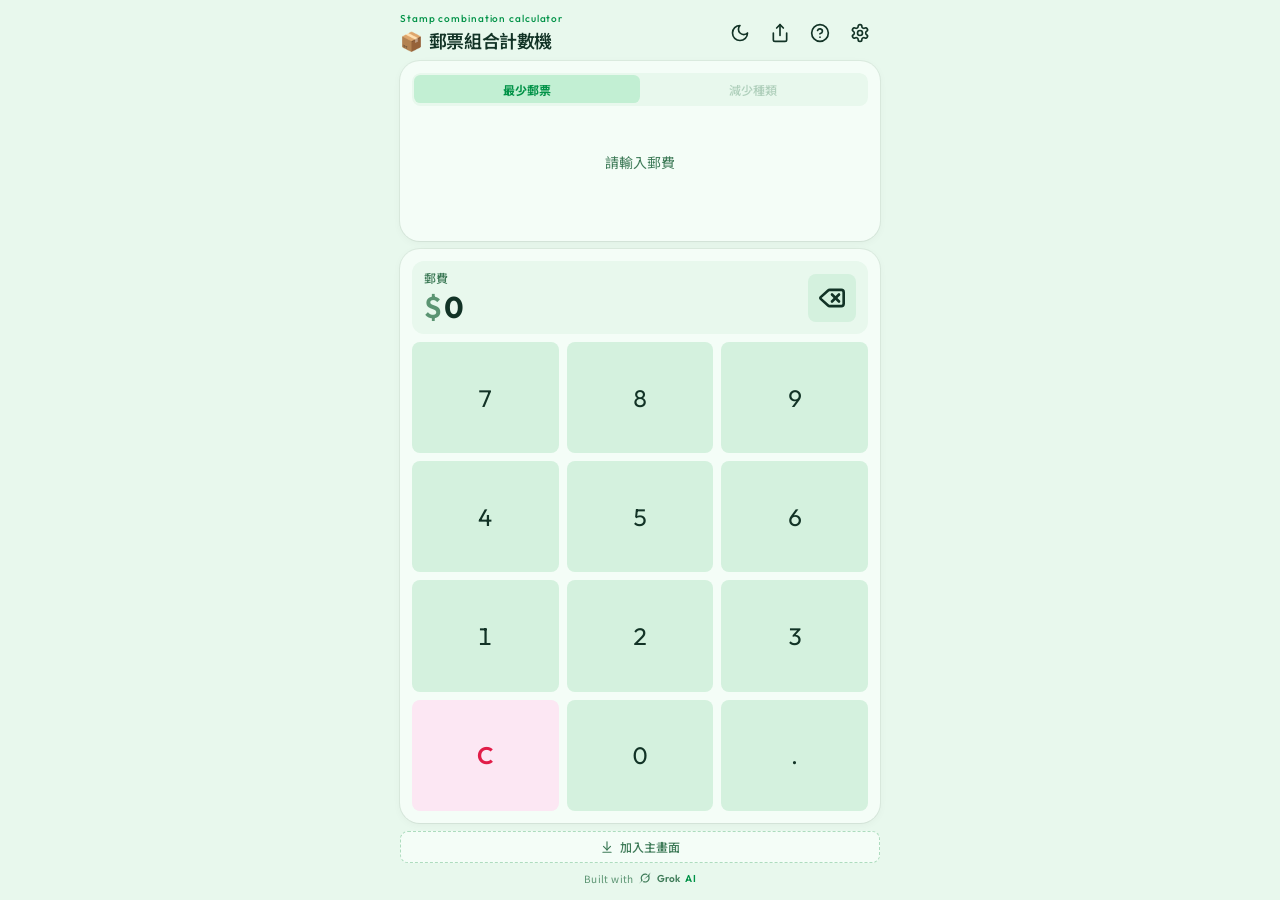
==== commit 66b67045: "Export from Grok" ====
--- a/github-pages/index.html
+++ b/github-pages/index.html
@@ -124,11 +124,34 @@
     .wrap.settings, .wrap.about { overflow: hidden; padding-bottom: 0; }
     .page-body { flex: 1 1 0; min-height: 0; overflow: auto; padding-bottom: 2rem; -webkit-overflow-scrolling: touch; }
     .wrap.settings .top, .wrap.about .top { z-index: 10; background: var(--bg); }
-    .wrap.about .top { background: color-mix(in oklab, var(--primary) 22%, var(--bg)); }
-    .wrap.about { gap: 0.5rem; padding: 1rem 1.25rem 0; background: linear-gradient(180deg, color-mix(in oklab, var(--primary) 22%, var(--bg)) 0%, var(--bg) 42%); }
-    .wrap.about .page-body { padding-bottom: 2.5rem; }
-    .wrap.about .top { gap: 0.5rem; }
+    .wrap.about { gap: 0.5rem; padding: 0.75rem 1rem 0; }
+    .wrap.about .page-body { display: flex; flex-direction: column; gap: 3rem; padding-top: 0.75rem; padding-bottom: 2.5rem; }
+    .wrap.about .top { gap: 0.25rem; }
     .wrap.about .top h1 { margin: 0; }
+    .about-hero { display: block; text-align: center; overflow: visible; background: none; padding: 0; border-radius: 0; }
+    .hero-stage { width: min(17.5rem, 100%); margin: 0 auto; }
+    .hero-stage svg { width: 100%; height: auto; display: block; overflow: visible; }
+    .about-hero h2 { margin-top: 1rem; font-size: 1.65rem; font-weight: 700; letter-spacing: -0.02em; }
+    .about-kicker { display: flex; align-items: center; justify-content: center; gap: 0.6rem; margin: 0.75rem 0 0; font-family: var(--display); font-size: 0.625rem; font-weight: 600; letter-spacing: 0.14em; color: var(--primary); }
+    .about-kicker i { display: block; width: 1.75rem; height: 1px; background: color-mix(in oklab, var(--primary) 45%, transparent); }
+    .about-section { padding: 0; }
+    .about-h { display: flex; align-items: center; gap: 0.75rem; margin: 0 0 1.25rem; font-size: 1.0625rem; font-weight: 700; letter-spacing: -0.02em; line-height: 1; }
+    .about-h::before { content: ""; width: 3px; height: 1.05em; border-radius: 999px; background: var(--primary); flex-shrink: 0; }
+    .about-copy { margin: 0; font-size: 0.9375rem; line-height: 1.9; color: var(--muted); }
+    .about-logic { margin: 0; border-radius: 1rem; background: var(--surface); box-shadow: var(--shadow); overflow: hidden; }
+    .about-logic + .about-copy { margin-top: 1.25rem; }
+    .logic-row { display: flex; align-items: flex-start; gap: 0.875rem; padding: 1.25rem 1rem; }
+    .logic-row .emo { width: 2rem; flex-shrink: 0; text-align: center; font-size: 1.15rem; line-height: 1.75rem; }
+    .logic-row .ttl { margin: 0; font-size: 0.95rem; font-weight: 600; line-height: 1.75rem; }
+    .logic-row .ttl.stamps { color: #009247; }
+    .logic-row .ttl.types { color: #7c3aed; }
+    .logic-row p { margin: 0.4rem 0 0; font-size: 0.875rem; line-height: 1.8; color: var(--muted); }
+    .logic-row + .logic-row { border-top: 1px solid color-mix(in oklab, var(--border) 80%, transparent); }
+    .feat-list { margin: 0; padding: 0; list-style: none; display: flex; flex-direction: column; gap: 0.875rem; }
+    .feat-list li { display: flex; align-items: flex-start; gap: 0.875rem; padding: 1.15rem 1rem; border-radius: 1rem; background: var(--surface); box-shadow: var(--shadow); border: 1px solid color-mix(in oklab, var(--border) 80%, transparent); }
+    .feat-list .emo { width: 2rem; flex-shrink: 0; text-align: center; font-size: 1.25rem; line-height: 1.75rem; }
+    .feat-list b { display: block; font-size: 0.95rem; line-height: 1.35; }
+    .feat-list span { display: block; margin-top: 0.4rem; font-size: 0.875rem; line-height: 1.8; color: var(--muted); }
     .custom-pad { margin-top: 1rem; }
     .custom-amount-row { display: flex; align-items: stretch; gap: 0.5rem; }
     .custom-amount { flex: 1 1 auto; min-width: 0; height: 2.75rem; display: flex; align-items: center; padding: 0 0.75rem; border-radius: 0.5rem; background: var(--bg); font-family: var(--display); font-size: 1.5rem; font-weight: 600; font-variant-numeric: tabular-nums; }
@@ -144,11 +167,11 @@
     html.dark .mini-keys .clear { color: #f9a8d4; background: #4a2c36; }
     html.dark .mini-keys .clear:hover { background: #5c3844; }
     .top { display: flex; align-items: center; justify-content: space-between; gap: 0.75rem; flex-shrink: 0; }
-    .top > h1 { flex: 1; margin: 0; }
-    .brand { min-width: 0; }
+    .top > h1 { flex: 1; margin: 0; height: 2.5rem; display: flex; align-items: center; line-height: 1; }
+    .brand { width: fit-content; max-width: 100%; min-width: 0; }
+    .mark { margin: 0; display: block; width: max-content; max-width: 100%; white-space: nowrap; font-family: var(--display); font-size: 0.625rem; font-weight: 500; letter-spacing: 0; color: var(--primary); }
     .card.roomy { padding: 1.25rem; }
     .amount-copy { flex: 1; min-width: 0; }
-    .mark { margin: 0; font-family: var(--display); font-size: 0.625rem; font-weight: 500; letter-spacing: 0.04em; color: var(--primary); }
     h1 { margin: 0.125rem 0 0; display: flex; align-items: center; gap: 0.375rem; font-size: 1.125rem; font-weight: 600; letter-spacing: -0.02em; color: var(--ink); }
     h1 .title-pack { font-size: 1.15rem; line-height: 1; flex: 0 0 auto; }
     .icon-btn { flex: 0 0 auto; width: 2.5rem; height: 2.5rem; display: inline-flex; align-items: center; justify-content: center; border: 0; border-radius: 0.5rem; background: transparent; color: var(--ink); }
@@ -206,29 +229,6 @@
     .head-row > div { min-width: 0; flex: 1; }
     .head-row .btn { flex-shrink: 0; }
     h2 { margin: 0; font-size: 1.25rem; font-weight: 600; }
-    .about-hero { display: block; text-align: center; overflow: visible; background: none; padding: 0; border-radius: 0; }
-    .hero-stage { width: min(17.5rem, 100%); margin: 0 auto; }
-    .hero-stage svg { width: 100%; height: auto; display: block; overflow: visible; }
-    .about-hero h2 { margin-top: 0.75rem; font-size: 1.65rem; font-weight: 700; letter-spacing: -0.02em; }
-    .about-kicker { display: flex; align-items: center; justify-content: center; gap: 0.6rem; margin: 0.625rem 0 0; font-family: var(--display); font-size: 0.625rem; font-weight: 600; letter-spacing: 0.14em; color: var(--primary); }
-    .about-kicker i { display: block; width: 1.75rem; height: 1px; background: color-mix(in oklab, var(--primary) 45%, transparent); }
-    .about-section { padding: 0; }
-    .about-h { display: flex; align-items: center; gap: 0.625rem; margin: 0; font-size: 1.0625rem; font-weight: 700; letter-spacing: -0.01em; }
-    .about-h::before { content: ""; width: 3px; height: 1rem; border-radius: 999px; background: var(--primary); flex-shrink: 0; }
-    .about-copy { margin: 0.75rem 0 0; font-size: 0.9375rem; line-height: 1.85; color: var(--muted); }
-    .about-logic { margin-top: 1rem; border-radius: 1rem; background: var(--surface); box-shadow: var(--shadow); overflow: hidden; }
-    .logic-row { display: flex; align-items: flex-start; gap: 0.875rem; padding: 1.05rem 1rem; }
-    .logic-row .emo { width: 2rem; flex-shrink: 0; text-align: center; font-size: 1.15rem; line-height: 1.75rem; }
-    .logic-row .ttl { margin: 0; font-size: 0.95rem; font-weight: 600; line-height: 1.75rem; }
-    .logic-row .ttl.stamps { color: #009247; }
-    .logic-row .ttl.types { color: #7c3aed; }
-    .logic-row p { margin: 0.25rem 0 0; font-size: 0.875rem; line-height: 1.75; color: var(--muted); }
-    .logic-row + .logic-row { border-top: 1px solid color-mix(in oklab, var(--border) 80%, transparent); }
-    .feat-list { margin: 1rem 0 0; padding: 0; list-style: none; display: flex; flex-direction: column; gap: 0.75rem; }
-    .feat-list li { display: flex; align-items: flex-start; gap: 0.875rem; padding: 1rem; border-radius: 1rem; background: var(--surface); box-shadow: var(--shadow); border: 1px solid color-mix(in oklab, var(--border) 80%, transparent); }
-    .feat-list .emo { width: 2rem; flex-shrink: 0; text-align: center; font-size: 1.25rem; line-height: 1.75rem; }
-    .feat-list b { display: block; font-size: 0.95rem; line-height: 1.35; }
-    .feat-list span { display: block; margin-top: 0.25rem; font-size: 0.875rem; line-height: 1.75; color: var(--muted); }
     .about-end { display: flex; flex-direction: column; align-items: center; gap: 0.85rem; padding: 0.5rem 0 1.5rem; text-align: center; }
     .about-powered a { display: inline-flex; align-items: center; gap: 0.55rem; padding: 0.35rem 0.6rem 0.35rem 0.35rem; border-radius: 999px; background: var(--surface); box-shadow: var(--shadow); color: var(--ink); text-decoration: none; }
     .about-powered .mark { width: 1.75rem; height: 1.75rem; display: inline-flex; align-items: center; justify-content: center; border-radius: 999px; background: color-mix(in oklab, var(--primary) 12%, var(--surface)); color: var(--primary); }
@@ -415,7 +415,7 @@
   <main id="home" class="wrap">
     <header class="top">
       <div class="brand">
-        <p class="mark">Postage combination calculator</p>
+        <p class="mark" id="brand-mark">Stamp combination calculator</p>
         <h1>
           <span class="title-pack" aria-hidden="true">📦</span>
           郵票組合計數機
@@ -674,7 +674,7 @@
         </svg>
       </div>
       <h2>郵票組合計數機</h2>
-      <p class="about-kicker"><i></i>POSTAGE COMBINATION CALCULATOR<i></i></p>
+      <p class="about-kicker"><i></i>STAMP COMBINATION CALCULATOR<i></i></p>
     </section>
     <section class="about-section">
       <h2 class="about-h">關於本程式</h2>
@@ -698,7 +698,6 @@
           </div>
         </div>
       </div>
-      <p class="about-copy">組合必須剛好等於目標郵費。同枚數時會優先整數面值，例如 $3 用 $2+$1，而不是 $2.8+$0.2。</p>
     </section>
     <section class="about-section">
       <h2 class="about-h">核心功能</h2>
@@ -1373,7 +1372,33 @@
     window.addEventListener("hashchange", () => {
       showPage(pageFromHash());
     });
-    window.addEventListener("resize", () => { fitCombo(); renderStock(); });
+    function fitBrandMark() {
+      const mark = document.getElementById("brand-mark");
+      const title = document.querySelector(".brand h1");
+      if (!mark || !title) return;
+      const pack = title.querySelector("span");
+      const packW = pack ? pack.getBoundingClientRect().width : 0;
+      const gap = parseFloat(getComputedStyle(title).gap) || 0;
+      const textNode = [...title.childNodes].find((node) => node.nodeType === 3 && node.textContent.trim());
+      let hanW = 0;
+      if (textNode) {
+        const range = document.createRange();
+        range.selectNodeContents(textNode);
+        hanW = range.getBoundingClientRect().width;
+      }
+      const packFallback = packW > 1 ? packW : parseFloat(getComputedStyle(pack || title).fontSize) * 1.2;
+      const target = Math.max(title.getBoundingClientRect().width, packFallback + gap + hanW);
+      mark.style.letterSpacing = "0px";
+      const gaps = Math.max((mark.textContent || "").length - 1, 1);
+      const extra = target - mark.getBoundingClientRect().width;
+      mark.style.letterSpacing = Math.max(0, extra / gaps) + "px";
+    }
+    fitBrandMark();
+    requestAnimationFrame(function () { requestAnimationFrame(fitBrandMark); });
+    if (document.fonts && document.fonts.ready) document.fonts.ready.then(fitBrandMark);
+    window.addEventListener("load", fitBrandMark);
+    setTimeout(fitBrandMark, 300);
+    window.addEventListener("resize", () => { fitCombo(); renderStock(); fitBrandMark(); });
     (function setupInstall() {
       const btn = document.getElementById("install-btn");
       const sheet = document.getElementById("install-sheet");
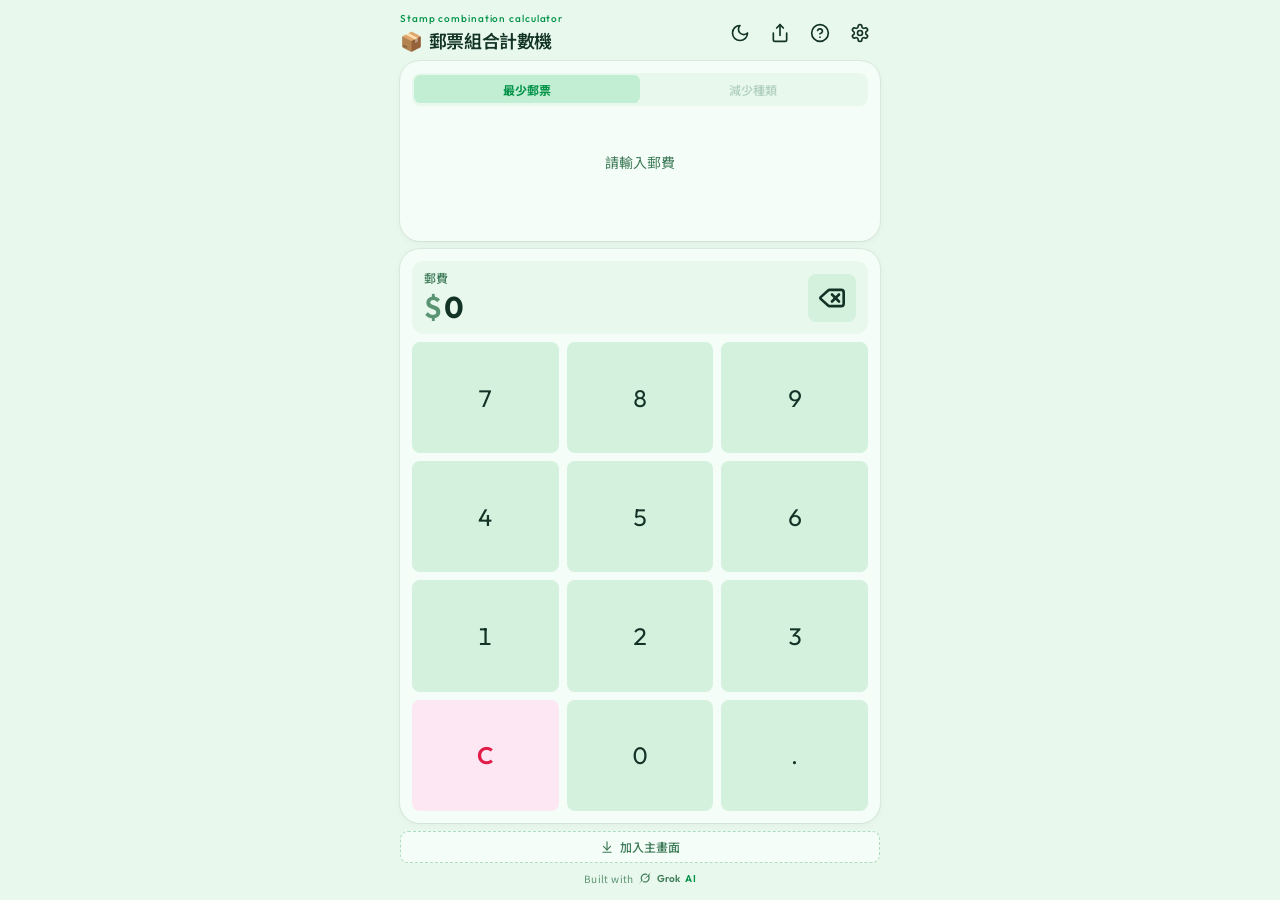
==== commit 1e8d52a5: "Export from Grok" ====
--- a/github-pages/index.html
+++ b/github-pages/index.html
@@ -532,7 +532,7 @@
       <div class="head-row">
         <div>
           <h2>自訂面值</h2>
-          <p class="hint">加入自訂面值郵票或特別郵票</p>
+          <p class="hint">加入自訂郵票面值</p>
         </div>
         <button type="button" class="btn" id="reset-extras">
           <svg viewBox="0 0 24 24" fill="none" stroke="currentColor" stroke-width="2" stroke-linecap="round" stroke-linejoin="round" aria-hidden="true"><path d="M3 12a9 9 0 1 0 9-9 9.75 9.75 0 0 0-6.74 2.74L3 8"/><path d="M3 3v5h5"/></svg>
@@ -694,7 +694,7 @@
           <span class="emo">💲</span>
           <div>
             <p class="ttl types">減少種類</p>
-            <p>每少一種面值，容許枚數最多多一倍，以便一次撕下同款郵票。</p>
+            <p>減少面值種類，以減少撕下郵票次數。但郵票數量會有所增加。</p>
           </div>
         </div>
       </div>
@@ -702,7 +702,7 @@
     <section class="about-section">
       <h2 class="about-h">核心功能</h2>
       <ul class="feat-list">
-        <li><span class="emo">✨</span><div><b>自訂面值</b><span>支援紀念郵票、特別版郵票，上限 $50。</span></div></li>
+        <li><span class="emo">✨</span><div><b>自訂面值</b><span>支援紀念郵票、特別郵票或舊款郵票面額。</span></div></li>
         <li><span class="emo">📦</span><div><b>庫存管理</b><span>可隨時將缺貨的通用郵票標示為缺貨，組合僅計算有貨面值。</span></div></li>
         <li><span class="emo">🌐</span><div><b>離線使用</b><span>採用 PWA 技術，沒有網絡也能照常運算。</span></div></li>
         <li><span class="emo">🌙</span><div><b>深色模式</b><span>支援淺色／深色主題，呵護雙眼。</span></div></li>
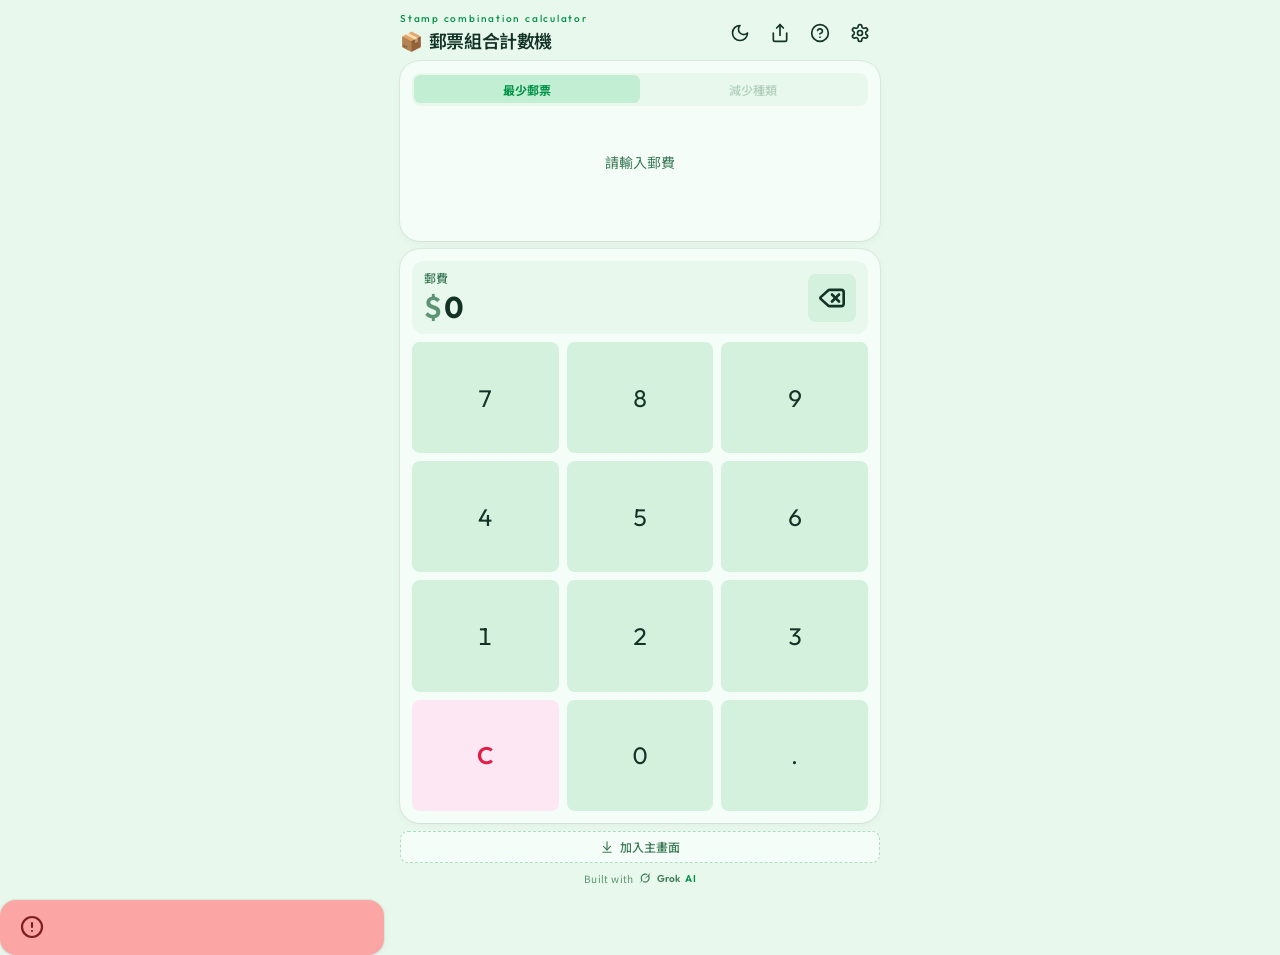
==== commit 77ce8b24: "Export from Grok" ====
--- a/github-pages/index.html
+++ b/github-pages/index.html
@@ -204,7 +204,8 @@
     .mode-switch { display: flex; margin: 0 0 0.5rem; padding: 0.15rem; border-radius: 0.55rem; background: var(--bg); isolation: isolate; forced-color-adjust: none; }
     .mode-switch button { flex: 1; height: 1.75rem; border: 0; border-radius: 0.4rem; background: transparent; color: var(--subtle); font: inherit; font-size: 0.75rem; font-weight: 500; opacity: 0.4; white-space: nowrap; -webkit-appearance: none; appearance: none; }
     .mode-switch button.mode-on { background: var(--primary-soft); color: var(--primary); font-weight: 700; opacity: 1; box-shadow: none; }
-    .cluster { display: flex; align-items: center; justify-content: flex-start; gap: 0.25rem; width: max-content; flex-shrink: 0; padding: 0.25rem; transform-origin: left center; }
+    .combo-stamp { animation: combo-stamp-in 300ms var(--ease) both; animation-delay: calc(var(--i, 0) * 42ms); }
+    @keyframes combo-stamp-in { from { opacity: 0; transform: translateY(8px) scale(0.9); } to { opacity: 1; transform: translateY(0) scale(1); } }
     .combo-block { flex-shrink: 0; }
     .pad { flex: 1 1 0; min-height: 0; display: flex; flex-direction: column; overflow: hidden; }
     .amount-row { display: flex; align-items: center; gap: 0.5rem; background: var(--bg); border-radius: 0.75rem; padding: 0.5rem 0.75rem; flex-shrink: 0; }
@@ -380,7 +381,10 @@
       background: #dc2626; color: #fff; font-size: 0.85rem; line-height: 1; font-weight: 700;
       box-shadow: 0 0 0 2px var(--surface);
     }
-    .toast-host { pointer-events: none; position: fixed; inset: 1rem 1rem auto; z-index: 20; display: flex; justify-content: center; opacity: 0; transform: translateY(-0.5rem); transition: opacity 250ms var(--ease), transform 250ms var(--ease); }
+    .fly-amount { position: fixed; z-index: 50; margin: 0; display: flex; align-items: center; justify-content: center; pointer-events: none; border-radius: 0.5rem; background: color-mix(in oklab, var(--surface) 92%, white); box-shadow: var(--shadow); color: var(--ink); font-family: var(--display); font-size: 1.5rem; font-weight: 600; font-variant-numeric: tabular-nums; letter-spacing: -0.02em; will-change: transform, opacity; }
+    .stamp-awaiting { opacity: 0; pointer-events: none; }
+    .stamp-pop { animation: stamp-pop 280ms cubic-bezier(0.22, 1, 0.36, 1); }
+    @keyframes stamp-pop { from { transform: scale(0.62); opacity: 0; } 68% { transform: scale(1.08); opacity: 1; } to { transform: scale(1); opacity: 1; } }
     .toast-host.show { opacity: 1; transform: none; }
     .toast { display: flex; align-items: center; gap: 0.75rem; width: min(24rem, 100%); border-radius: 1rem; background: #fca5a5; color: #7f1d1d; padding: 0.9rem 1.25rem; box-shadow: var(--shadow); }
     .toast .bang { flex-shrink: 0; width: 1.5rem; height: 1.5rem; }
@@ -407,6 +411,8 @@
       .stamp-face.custom, .stamp-face.custom::after { animation: none; }
       .toast-host { transition: none; }
       .marquee-track { animation: none; }
+      .stamp-pop { animation: none !important; }
+      .combo-stamp { animation: none !important; opacity: 1 !important; transform: none !important; }
       .keys button, .back-btn, .grid button, .mini-keys button, .custom-back, .keys button:active, .keys button.is-down, .keys button.is-press, .back-btn:active, .back-btn.is-down, .back-btn.is-press, .grid button:active, .grid button.is-down, .grid button.is-press, .mini-keys button:active, .mini-keys button.is-down, .mini-keys button.is-press, .custom-back:active, .custom-back.is-down, .custom-back.is-press { transform: none !important; filter: none !important; animation: none !important; transition: none !important; }
     }
   </style>
@@ -1132,7 +1138,7 @@
         clearStats();
         return;
       }
-      comboEl.innerHTML = `<div class="cluster">${combo.lines.map((line) => stampHTML(line.cents, { count: line.count })).join("")}</div>`;
+      comboEl.innerHTML = `<div class="cluster">${combo.lines.map((line, i) => stampHTML(line.cents, { count: line.count }).replace('class="stamp', `class="stamp combo-stamp" style="--i:${i}"`)).join("")}</div>`;
       statsEl.textContent = `郵票${combo.stampCount}枚\u3000面值${combo.lines.length}種`;
       fitCombo();
     }
@@ -1236,6 +1242,45 @@
       customAmount = result.value;
       renderCustomAmount();
     }
+    function flyAmountToStamp(from, toEl, label) {
+      if (window.matchMedia("(prefers-reduced-motion: reduce)").matches) return;
+      const to = toEl.getBoundingClientRect();
+      if (to.width < 2 || to.height < 2) return;
+      toEl.classList.add("stamp-awaiting");
+      const ghost = document.createElement("div");
+      ghost.className = "fly-amount";
+      ghost.setAttribute("aria-hidden", "true");
+      ghost.textContent = label;
+      const x0 = from.left + from.width / 2;
+      const y0 = from.top + from.height / 2;
+      const x1 = to.left + to.width / 2;
+      const y1 = to.top + to.height / 2;
+      ghost.style.left = x0 + "px";
+      ghost.style.top = y0 + "px";
+      ghost.style.width = from.width + "px";
+      ghost.style.height = from.height + "px";
+      document.body.appendChild(ghost);
+      const dx = x1 - x0;
+      const dy = y1 - y0;
+      const sx = to.width / Math.max(from.width, 1);
+      const sy = to.height / Math.max(from.height, 1);
+      const lift = Math.min(24, Math.abs(dy) * 0.1);
+      ghost.animate([
+        { transform: "translate(-50%, -50%) scale(1)", opacity: 1, offset: 0 },
+        { transform: "translate(-50%, -50%) translate(" + (dx * 0.42) + "px, " + (dy * 0.32 - lift) + "px) scale(1.06)", opacity: 1, offset: 0.42 },
+        { transform: "translate(-50%, -50%) translate(" + dx + "px, " + dy + "px) scale(" + sx + ", " + sy + ")", opacity: 0.35, offset: 1 }
+      ], { duration: 540, easing: "cubic-bezier(0.22, 1, 0.36, 1)", fill: "forwards" }).finished.then(function () {
+        ghost.remove();
+        toEl.classList.remove("stamp-awaiting");
+        toEl.classList.remove("stamp-pop");
+        void toEl.offsetWidth;
+        toEl.classList.add("stamp-pop");
+        toEl.addEventListener("animationend", function () { toEl.classList.remove("stamp-pop"); }, { once: true });
+      }).catch(function () {
+        ghost.remove();
+        toEl.classList.remove("stamp-awaiting");
+      });
+    }
     function addCustom() {
       const cents = parseCustomDenomToCents(customAmount);
       if (cents === null) {
@@ -1251,11 +1296,20 @@
         }
         return;
       }
+      const fromEl = document.querySelector(".custom-amount");
+      const from = fromEl ? fromEl.getBoundingClientRect() : null;
       extras = [...extras, cents].sort((a, b) => a - b);
       customAmount = "";
       save();
       renderCustomAmount();
       renderSettings();
+      if (!from) return;
+      const dest = extraGrid.querySelector('[data-remove="' + cents + '"]');
+      if (!(dest instanceof HTMLElement)) return;
+      dest.scrollIntoView({ block: "nearest", inline: "nearest" });
+      requestAnimationFrame(function () {
+        flyAmountToStamp(from, dest, formatMoney(cents));
+      });
     }
     function activateTap(el) {
       if (el.hasAttribute("data-mode")) {
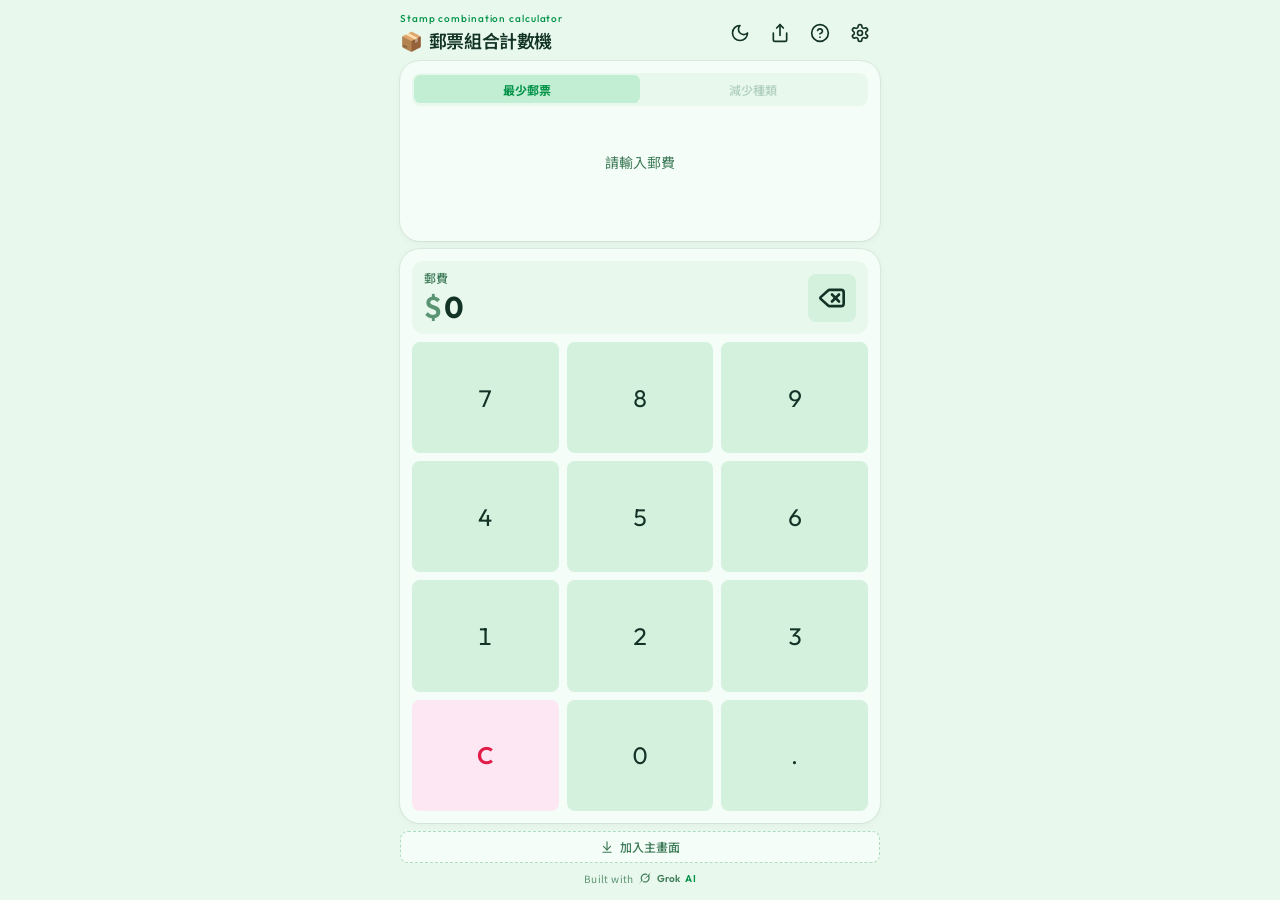
==== commit a0a0b313: "Export from Grok" ====
--- a/github-pages/index.html
+++ b/github-pages/index.html
@@ -206,6 +206,7 @@
     .mode-switch button.mode-on { background: var(--primary-soft); color: var(--primary); font-weight: 700; opacity: 1; box-shadow: none; }
     .combo-stamp { animation: combo-stamp-in 300ms var(--ease) both; animation-delay: calc(var(--i, 0) * 42ms); }
     @keyframes combo-stamp-in { from { opacity: 0; transform: translateY(8px) scale(0.9); } to { opacity: 1; transform: translateY(0) scale(1); } }
+    .cluster { display: flex; align-items: center; justify-content: flex-start; gap: 0.25rem; width: max-content; flex-shrink: 0; padding: 0.25rem; transform-origin: left center; }
     .combo-block { flex-shrink: 0; }
     .pad { flex: 1 1 0; min-height: 0; display: flex; flex-direction: column; overflow: hidden; }
     .amount-row { display: flex; align-items: center; gap: 0.5rem; background: var(--bg); border-radius: 0.75rem; padding: 0.5rem 0.75rem; flex-shrink: 0; }
@@ -385,6 +386,7 @@
     .stamp-awaiting { opacity: 0; pointer-events: none; }
     .stamp-pop { animation: stamp-pop 280ms cubic-bezier(0.22, 1, 0.36, 1); }
     @keyframes stamp-pop { from { transform: scale(0.62); opacity: 0; } 68% { transform: scale(1.08); opacity: 1; } to { transform: scale(1); opacity: 1; } }
+    .toast-host { pointer-events: none; position: fixed; inset: 1rem 1rem auto; z-index: 20; display: flex; justify-content: center; opacity: 0; transform: translateY(-0.5rem); transition: opacity 250ms var(--ease), transform 250ms var(--ease); }
     .toast-host.show { opacity: 1; transform: none; }
     .toast { display: flex; align-items: center; gap: 0.75rem; width: min(24rem, 100%); border-radius: 1rem; background: #fca5a5; color: #7f1d1d; padding: 0.9rem 1.25rem; box-shadow: var(--shadow); }
     .toast .bang { flex-shrink: 0; width: 1.5rem; height: 1.5rem; }
@@ -1097,7 +1099,7 @@
       }, 1800);
     }
     function stampHTML(cents, opts) {
-      const { count = 1, size = "md", off = false } = opts || {};
+      const { count = 1, size = "md", off = false, appear } = opts || {};
       const known = DEFAULT_CENTS.indexOf(cents);
       const custom = known < 0;
       const tone = known >= 0 ? known : 0;
@@ -1108,7 +1110,9 @@
           ? `<span class="badge remove" aria-hidden="true">−</span>`
           : "";
       const oos = off ? `<span class="oos-tag" aria-hidden="true">缺貨</span>` : "";
-      return `<div class="stamp${size === "xs" ? " xs" : ""}${count > 1 || size === "md" ? " pad" : ""}"><div class="stamp-face ${size === "sm" ? "sm" : ""} ${size === "xs" ? "xs" : ""} ${off ? "off" : ""} ${custom ? "custom" : ""}" data-tone="${tone}" style="${custom ? `--stamp-hue:${hue}` : ""}"><span>${formatMoney(cents)}</span></div>${oos}${badge}</div>`;
+      const appearClass = appear != null ? " combo-stamp" : "";
+      const appearStyle = appear != null ? ` style="--i:${appear}"` : "";
+      return `<div class="stamp${size === "xs" ? " xs" : ""}${count > 1 || size === "md" ? " pad" : ""}${appearClass}"${appearStyle}><div class="stamp-face ${size === "sm" ? "sm" : ""} ${size === "xs" ? "xs" : ""} ${off ? "off" : ""} ${custom ? "custom" : ""}" data-tone="${tone}" style="${custom ? `--stamp-hue:${hue}` : ""}"><span>${formatMoney(cents)}</span></div>${oos}${badge}</div>`;
     }
     function pool() {
       return [...new Set([...enabled, ...extras])].sort((a, b) => a - b);
@@ -1138,7 +1142,7 @@
         clearStats();
         return;
       }
-      comboEl.innerHTML = `<div class="cluster">${combo.lines.map((line, i) => stampHTML(line.cents, { count: line.count }).replace('class="stamp', `class="stamp combo-stamp" style="--i:${i}"`)).join("")}</div>`;
+      comboEl.innerHTML = `<div class="cluster">${combo.lines.map((line, i) => stampHTML(line.cents, { count: line.count, appear: i })).join("")}</div>`;
       statsEl.textContent = `郵票${combo.stampCount}枚\u3000面值${combo.lines.length}種`;
       fitCombo();
     }
